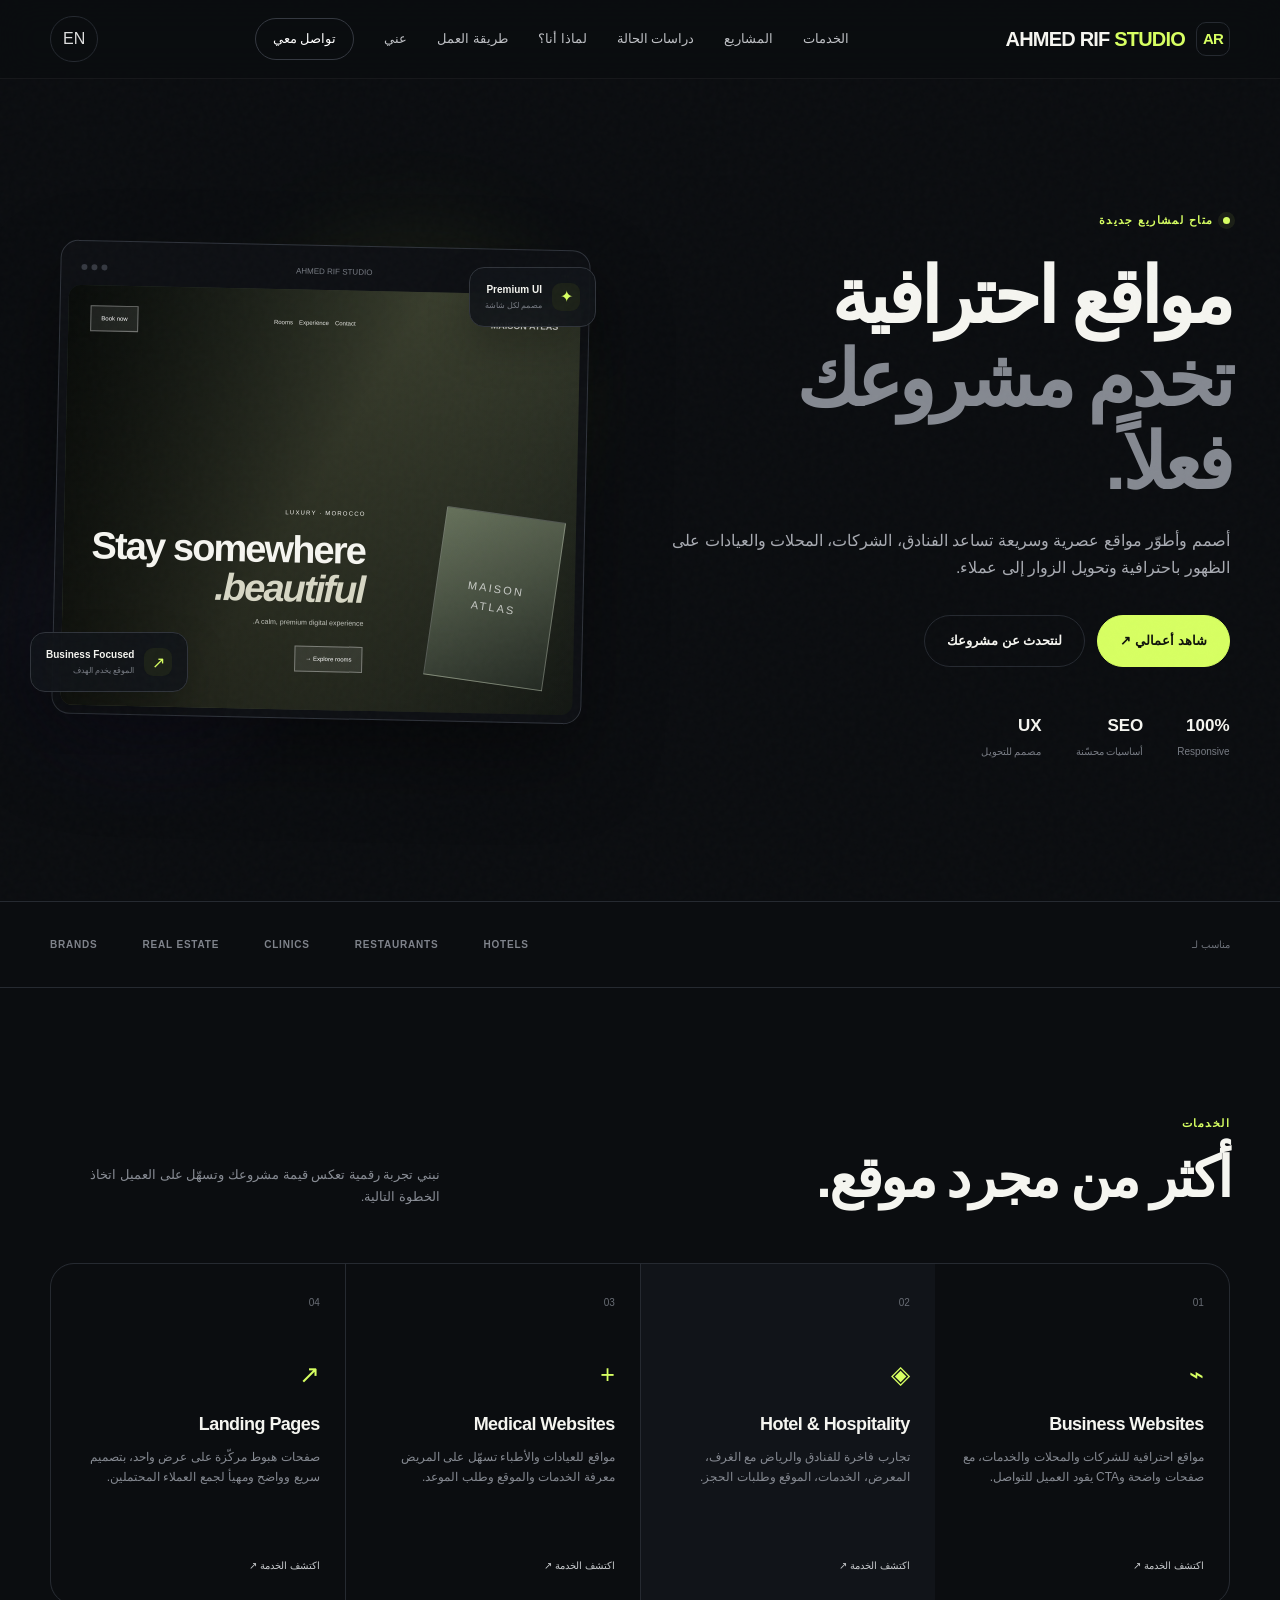
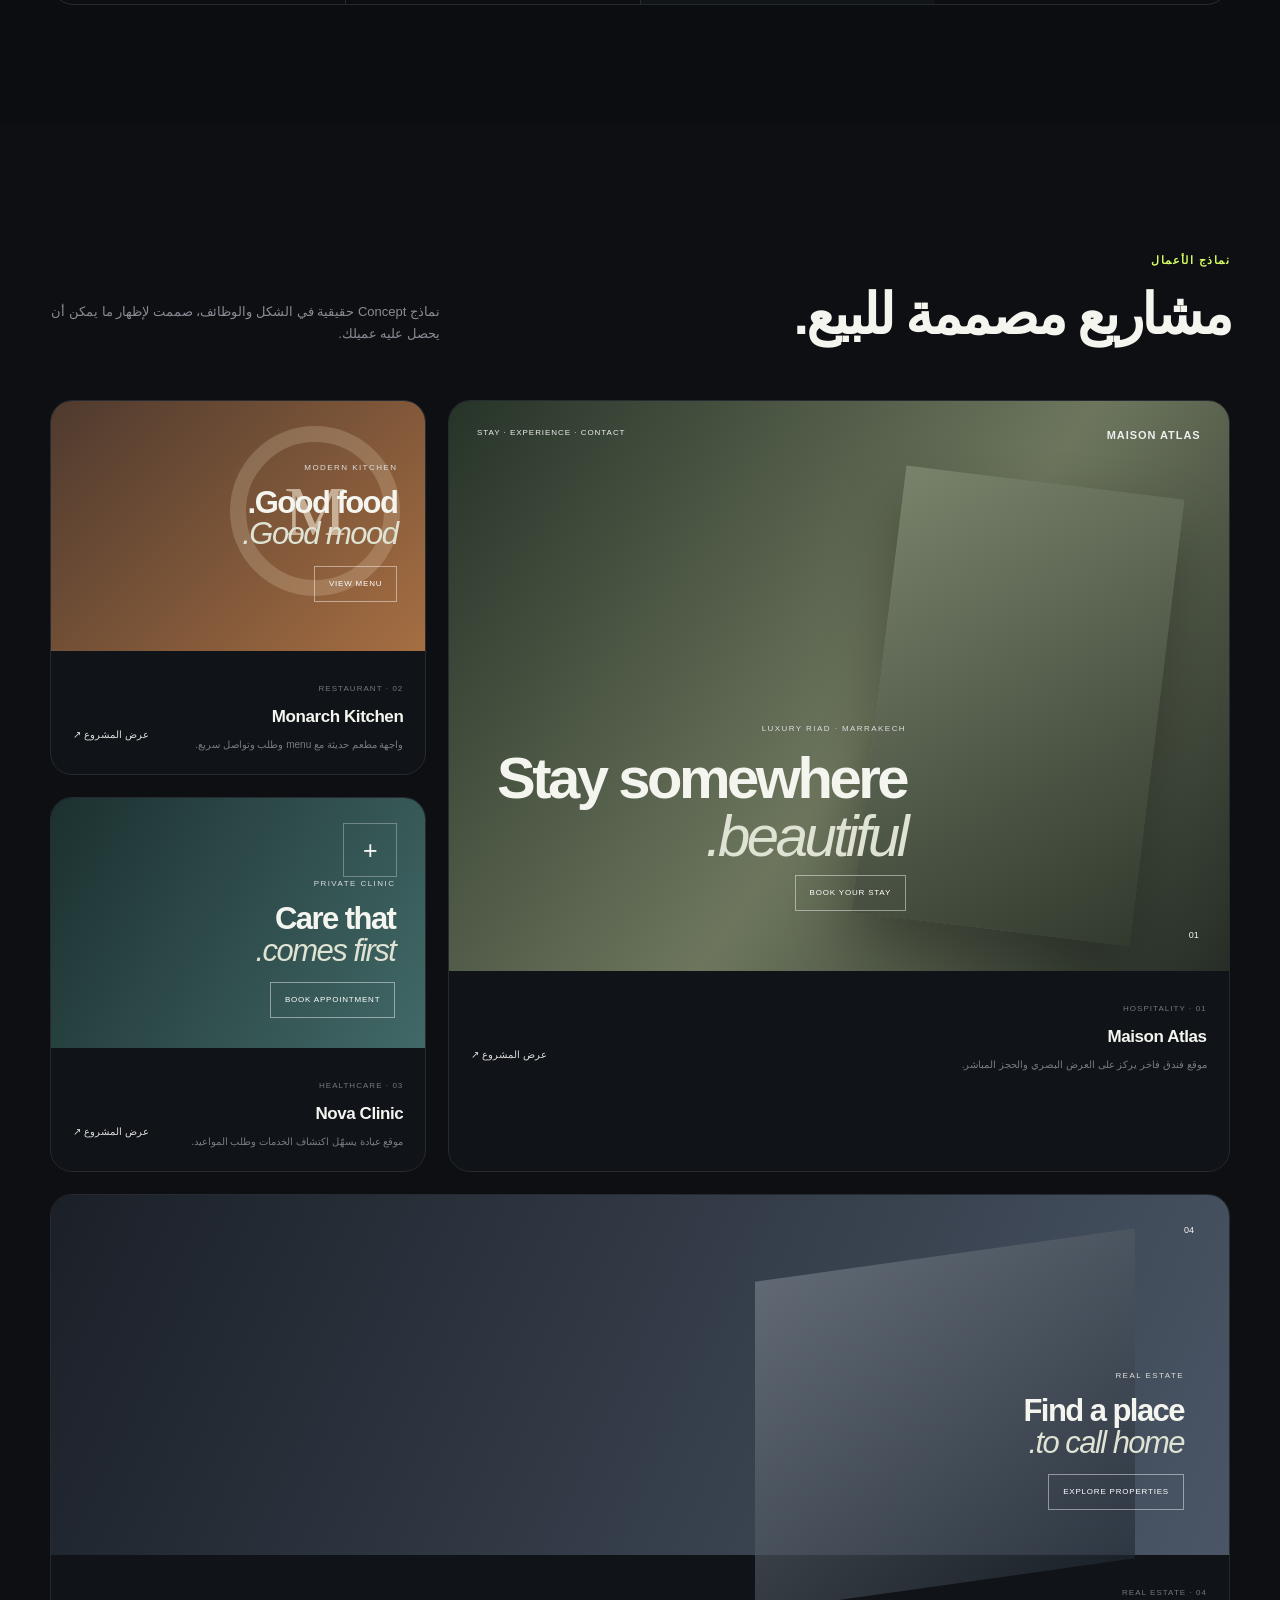
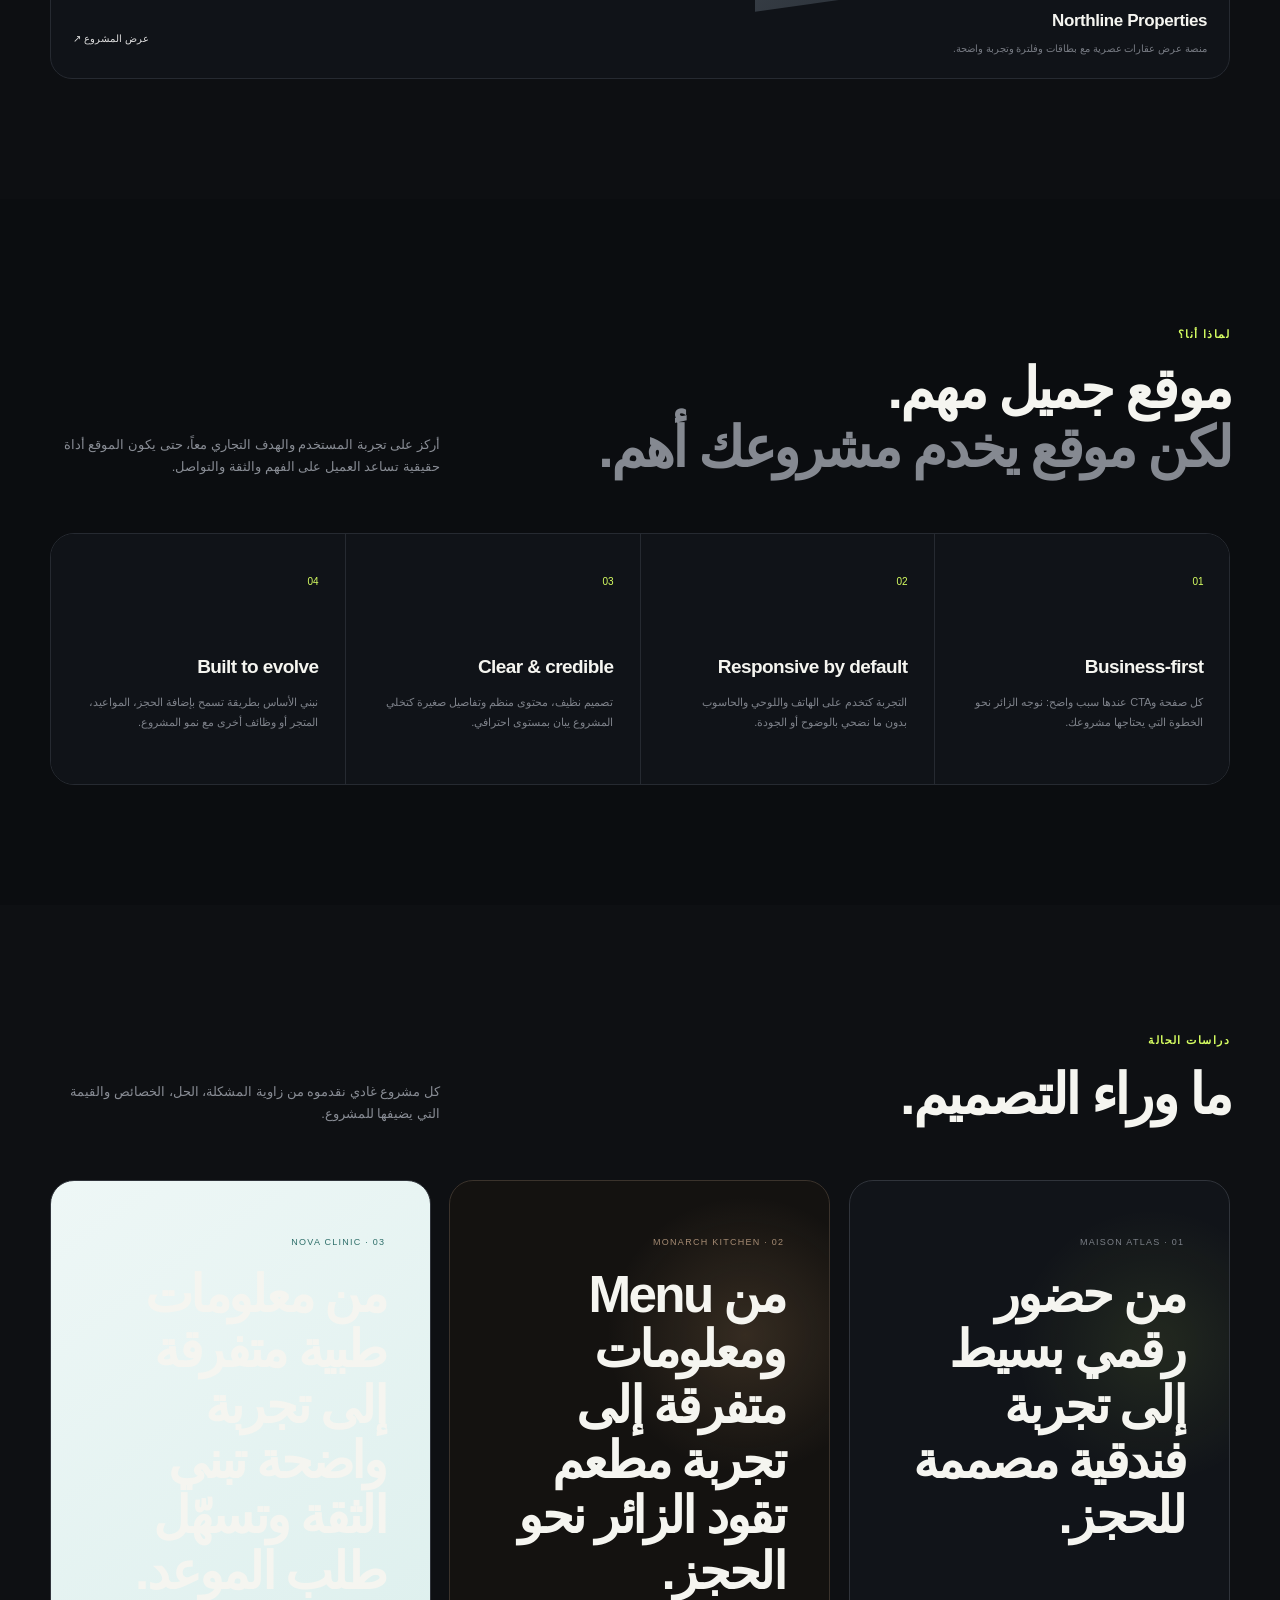
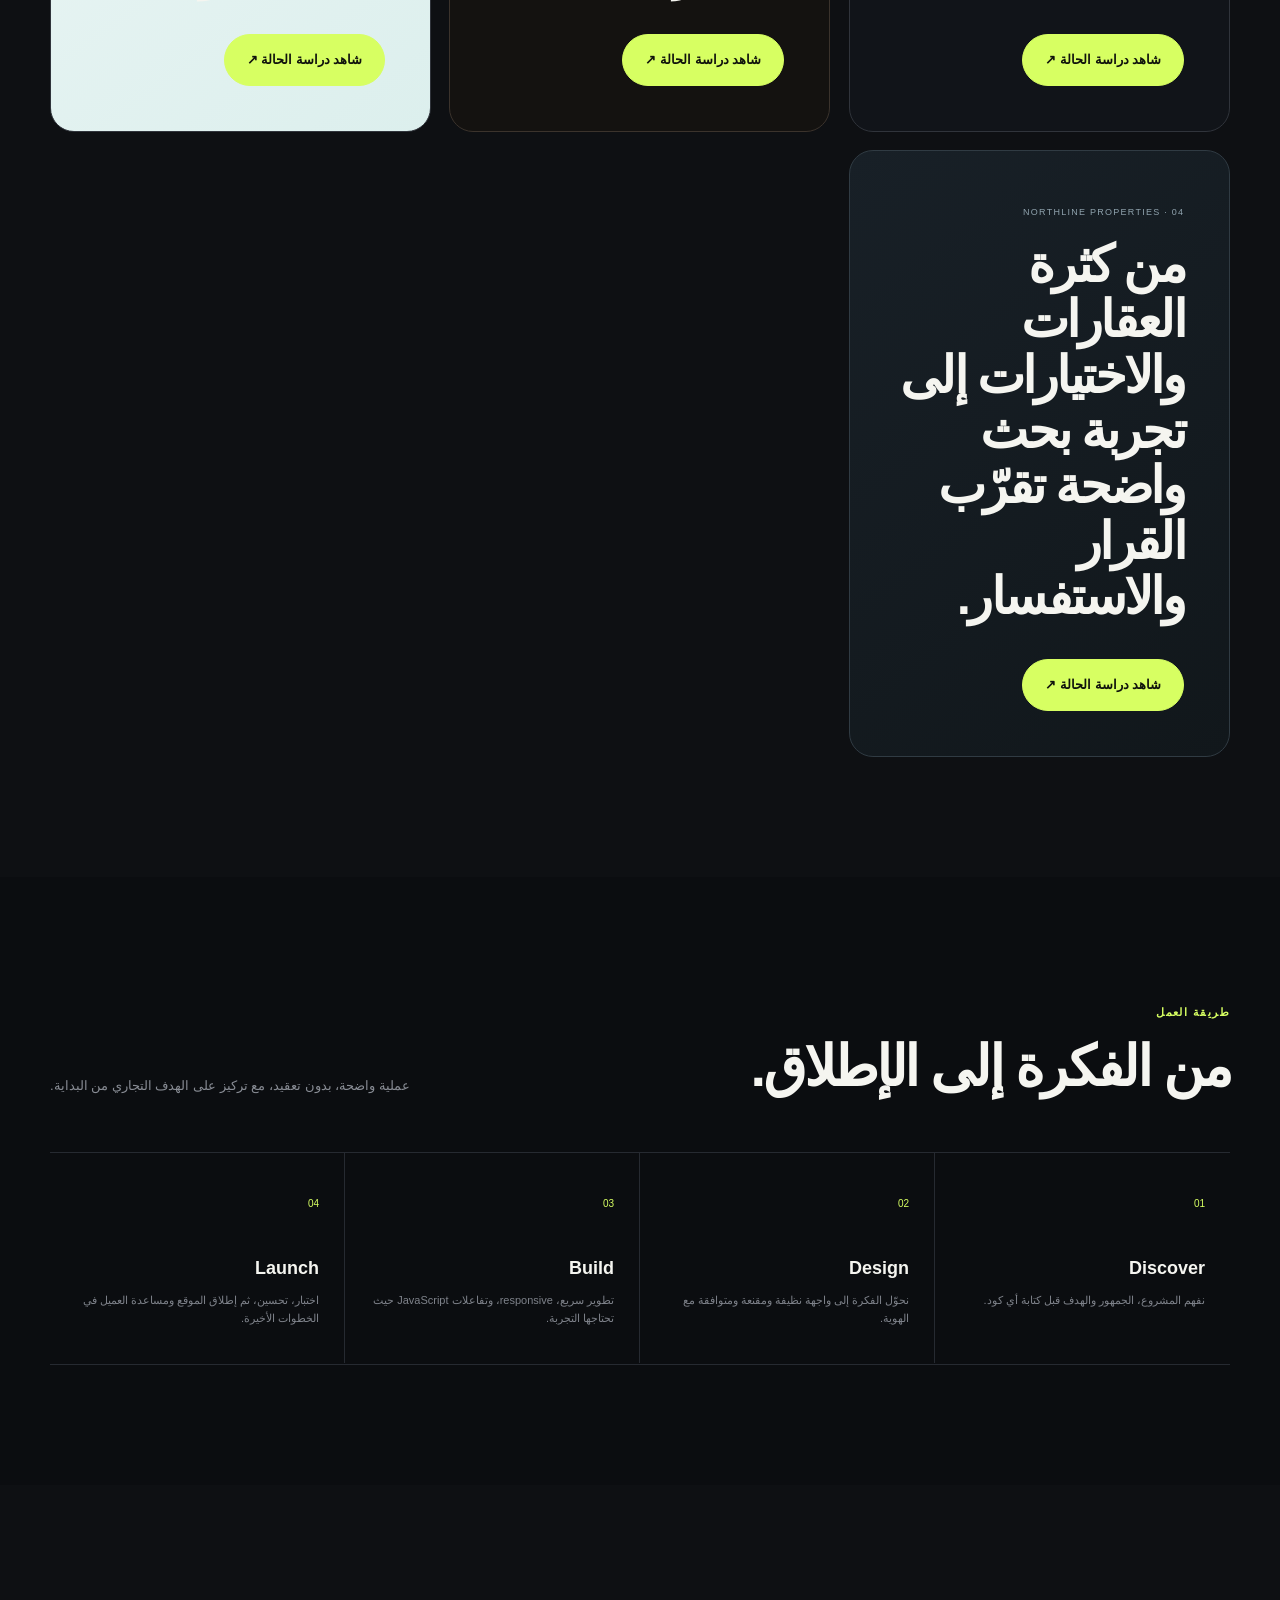
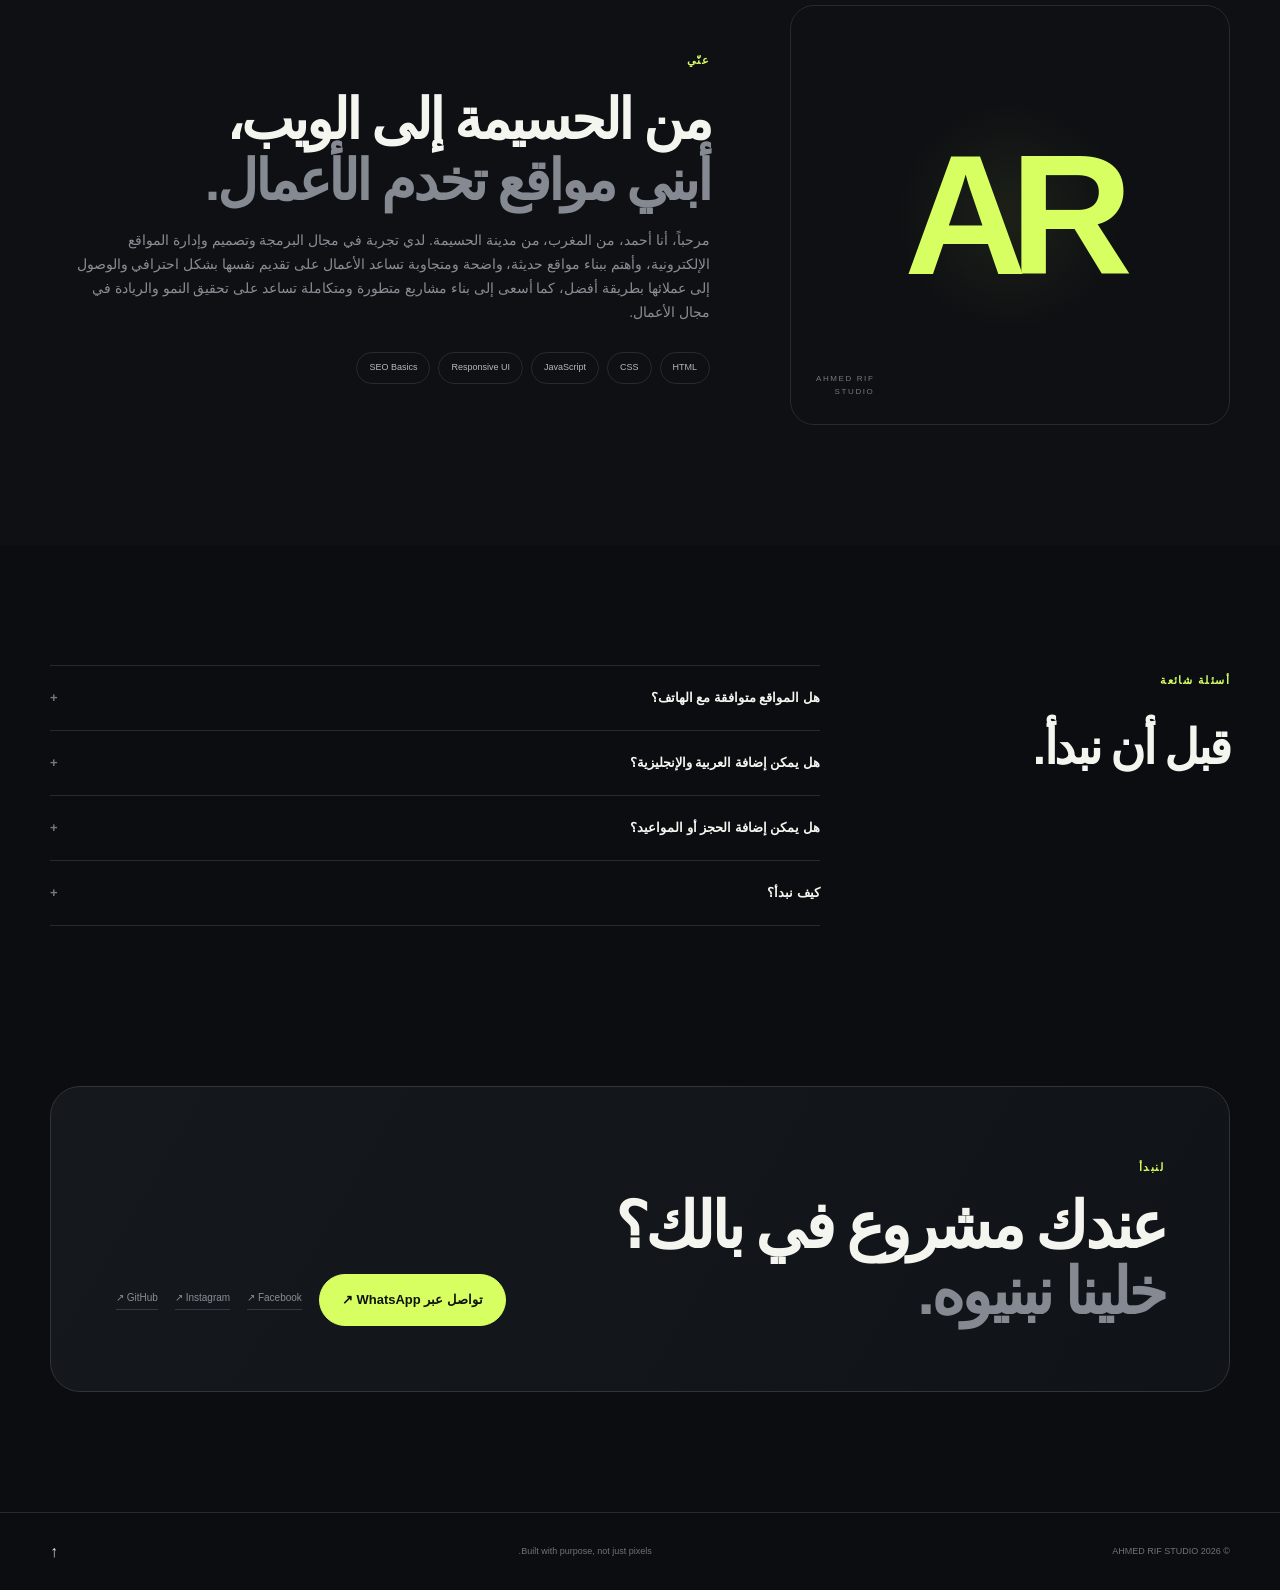
==== index.html @ d47cbc15 "Add files via upload" ====
<!doctype html>
<html lang="ar" dir="rtl">
<head>
  <meta charset="UTF-8">
  <meta name="viewport" content="width=device-width, initial-scale=1.0">
  <meta name="theme-color" content="#0b0d10">
  <meta name="color-scheme" content="dark">
  <meta name="robots" content="index,follow">
  <link rel="icon" href="favicon.svg" type="image/svg+xml">
  <link rel="manifest" href="site.webmanifest">
  <link rel="preconnect" href="https://fonts.googleapis.com">
  <link rel="preconnect" href="https://fonts.gstatic.com" crossorigin>
  <meta name="description" content="AHMED RIF STUDIO builds modern, high-converting websites for hotels, businesses, clinics and growing brands.">
  <meta property="og:site_name" content="AHMED RIF STUDIO">
  <meta property="og:locale" content="ar_MA">
  <meta property="og:locale:alternate" content="en_US">
  <meta property="og:title" content="AHMED RIF STUDIO — Websites That Work For Your Business">
<meta property="og:description" content="AHMED RIF STUDIO builds modern, high-converting websites for hotels, businesses, clinics and growing brands.">
<meta property="og:type" content="website">
<title>AHMED RIF STUDIO — Websites That Work For Your Business</title>
  <link rel="stylesheet" href="style.css">
</head>
<body>
  <a class="skip-link" href="#home">Skip to content</a>
  <div class="noise"></div>
  <header class="site-header">
    <nav class="nav container">
      <a class="brand" href="#home" aria-label="AHMED RIF STUDIO">
        <span class="brand-mark">AR</span>
        <span>AHMED RIF <span class="brand-dot">STUDIO</span></span>
      </a>
      <div class="nav-links" id="siteNav">
        <a href="#services" data-i18n="navServices">الخدمات</a>
        <a href="#work" data-i18n="navWork">المشاريع</a>
        <a href="#case-studies" data-i18n="navCase">دراسات الحالة</a>
        <a href="#why" data-i18n="navWhy">لماذا أنا؟</a>
        <a href="#process" data-i18n="navProcess">طريقة العمل</a>
        <a href="#about" data-i18n="navAbout">عني</a>
        <a href="#contact" class="nav-cta" data-i18n="navContact">تواصل معي</a>
      </div>
      <div class="nav-actions">
        <button id="langToggle" class="lang-btn" type="button" aria-label="Switch language">EN</button>
        <button id="menuToggle" class="menu-btn" type="button" aria-label="Open menu" aria-controls="siteNav" aria-expanded="false"><span></span><span></span></button>
      </div>
    </nav>
  </header>

  <main id="home">
    <section class="hero section">
      <div class="container hero-grid">
        <div class="hero-copy reveal">
          <div class="eyebrow"><span class="pulse"></span><span data-i18n="eyebrow">متاح لمشاريع جديدة</span></div>
          <h1 data-i18n="heroTitle">مواقع احترافية<br><em>تخدم مشروعك فعلاً.</em></h1>
          <p class="hero-text" data-i18n="heroText">أصمم وأطوّر مواقع عصرية وسريعة تساعد الفنادق، الشركات، المحلات والعيادات على الظهور باحترافية وتحويل الزوار إلى عملاء.</p>
          <div class="hero-actions">
            <a class="btn btn-primary" href="#work" data-i18n="heroPrimary">شاهد أعمالي <span>↗</span></a>
            <a class="btn btn-ghost" href="#contact" data-i18n="heroSecondary">لنتحدث عن مشروعك</a>
          </div>
          <div class="hero-proof">
            <div><strong>100%</strong><span data-i18n="proofOne">Responsive</span></div>
            <div><strong>SEO</strong><span data-i18n="proofTwo">أساسيات محسّنة</span></div>
            <div><strong>UX</strong><span data-i18n="proofThree">مصمم للتحويل</span></div>
          </div>
        </div>

        <div class="hero-visual reveal">
          <div class="orb orb-a"></div><div class="orb orb-b"></div>
          <div class="browser-card">
            <div class="browser-top"><div class="window-dots"><i></i><i></i><i></i></div><span>AHMED RIF STUDIO</span><b>•••</b></div>
            <div class="mock-hero">
              <div class="mock-nav"><b>MAISON ATLAS</b><span>Rooms　Experience　Contact</span><button>Book now</button></div>
              <div class="mock-content"><small>LUXURY · MOROCCO</small><h3>Stay somewhere<br><i>beautiful.</i></h3><p>A calm, premium digital experience.</p><button>Explore rooms →</button></div>
              <div class="mock-image"><span>MAISON<br>ATLAS</span></div>
            </div>
          </div>
          <div class="float-card card-top"><span class="mini-icon">✦</span><div><b data-i18n="floatOne">Premium UI</b><small data-i18n="floatOneSub">مصمم لكل شاشة</small></div></div>
          <div class="float-card card-bottom"><span class="mini-icon">↗</span><div><b data-i18n="floatTwo">Business Focused</b><small data-i18n="floatTwoSub">الموقع يخدم الهدف</small></div></div>
        </div>
      </div>
    </section>

    <section class="trust section-small">
      <div class="container trust-row">
        <span data-i18n="trustTitle">مناسب لـ</span>
        <div><b>HOTELS</b><b>RESTAURANTS</b><b>CLINICS</b><b>REAL ESTATE</b><b>BRANDS</b></div>
      </div>
    </section>

    <section id="services" class="section">
      <div class="container">
        <div class="section-head reveal"><div><span class="kicker" data-i18n="servicesKicker">الخدمات</span><h2 data-i18n="servicesTitle">أكثر من مجرد موقع.</h2></div><p data-i18n="servicesText">نبني تجربة رقمية تعكس قيمة مشروعك وتسهّل على العميل اتخاذ الخطوة التالية.</p></div>
        <div class="services-grid">
          <article class="service-card reveal"><span class="service-num">01</span><div class="service-icon">⌁</div><h3 data-i18n="s1Title">Business Websites</h3><p data-i18n="s1Text">مواقع احترافية للشركات والمحلات والخدمات، مع صفحات واضحة وCTA يقود العميل للتواصل.</p><a href="#contact" data-i18n="learnMore">اكتشف الخدمة ↗</a></article>
          <article class="service-card featured reveal"><span class="service-num">02</span><div class="service-icon">◈</div><h3 data-i18n="s2Title">Hotel & Hospitality</h3><p data-i18n="s2Text">تجارب فاخرة للفنادق والرياض مع الغرف، المعرض، الخدمات، الموقع وطلبات الحجز.</p><a href="#work" data-i18n="learnMore">شاهد النموذج ↗</a></article>
          <article class="service-card reveal"><span class="service-num">03</span><div class="service-icon">+</div><h3 data-i18n="s3Title">Medical Websites</h3><p data-i18n="s3Text">مواقع للعيادات والأطباء تسهّل على المريض معرفة الخدمات والموقع وطلب الموعد.</p><a href="#contact" data-i18n="learnMore">اكتشف الخدمة ↗</a></article>
          <article class="service-card reveal"><span class="service-num">04</span><div class="service-icon">↗</div><h3 data-i18n="s4Title">Landing Pages</h3><p data-i18n="s4Text">صفحات هبوط مركّزة على عرض واحد، بتصميم سريع وواضح ومهيأ لجمع العملاء المحتملين.</p><a href="#contact" data-i18n="learnMore">ابدأ مشروعاً ↗</a></article>
        </div>
      </div>
    </section>

    <section id="work" class="section work-section">
      <div class="container">
        <div class="section-head reveal"><div><span class="kicker" data-i18n="workKicker">نماذج الأعمال</span><h2 data-i18n="workTitle">مشاريع مصممة للبيع.</h2></div><p data-i18n="workText">نماذج Concept حقيقية في الشكل والوظائف، صممت لإظهار ما يمكن أن يحصل عليه عميلك.</p></div>
        <div class="projects">
          <article class="project project-large reveal">
            <div class="project-preview hotel-preview"><div class="pv-nav"><b>MAISON ATLAS</b><span>STAY · EXPERIENCE · CONTACT</span></div><div class="pv-center"><small>LUXURY RIAD · MARRAKECH</small><h3>Stay somewhere<br><i>beautiful.</i></h3><button>BOOK YOUR STAY</button></div><div class="pv-stamp">01</div></div>
            <div class="project-meta"><div><span>01 · HOSPITALITY</span><h3>Maison Atlas</h3><p data-i18n="p1Text">موقع فندق فاخر يركز على العرض البصري والحجز المباشر.</p></div><a class="text-link" href="projects/maison-atlas.html" data-i18n="viewProject">عرض المشروع ↗</a></div>
          </article>
          <div class="project-side">
            <article class="project reveal">
              <div class="project-preview restaurant-preview"><div class="dish-circle">M</div><div class="food-copy"><small>MODERN KITCHEN</small><h3>Good food.<br><i>Good mood.</i></h3><button>VIEW MENU</button></div></div>
              <div class="project-meta"><div><span>02 · RESTAURANT</span><h3>Monarch Kitchen</h3><p data-i18n="p2Text">واجهة مطعم حديثة مع menu وطلب وتواصل سريع.</p></div><a class="text-link" href="projects/monarch-kitchen.html" data-i18n="viewProject">عرض المشروع ↗</a></div>
            </article>
            <article class="project reveal">
              <div class="project-preview clinic-preview"><div class="cross">+</div><div><small>PRIVATE CLINIC</small><h3>Care that<br><i>comes first.</i></h3><button>BOOK APPOINTMENT</button></div></div>
              <div class="project-meta"><div><span>03 · HEALTHCARE</span><h3>Nova Clinic</h3><p data-i18n="p3Text">موقع عيادة يسهّل اكتشاف الخدمات وطلب المواعيد.</p></div><a class="text-link" href="projects/nova-clinic.html" data-i18n="viewProject">عرض المشروع ↗</a></div>
            </article>
          </div>
        </div>
        <div class="project-four reveal">
          <div class="realestate-preview"><div><small>REAL ESTATE</small><h3>Find a place<br><i>to call home.</i></h3><button>EXPLORE PROPERTIES</button></div><span>04</span></div>
          <div class="project-meta"><div><span>04 · REAL ESTATE</span><h3>Northline Properties</h3><p data-i18n="p4Text">منصة عرض عقارات عصرية مع بطاقات وفلترة وتجربة واضحة.</p></div><a class="text-link" href="projects/northline-properties.html" data-i18n="viewProject">عرض المشروع ↗</a></div>
        </div>
      </div>
    </section>

    <section id="why" class="section why-section">
      <div class="container">
        <div class="section-head reveal">
          <div><span class="kicker" data-i18n="whyKicker">لماذا أنا؟</span><h2 data-i18n="whyTitle">موقع جميل مهم.<br><em>لكن موقع يخدم مشروعك أهم.</em></h2></div>
          <p data-i18n="whyText">أركز على تجربة المستخدم والهدف التجاري معاً، حتى يكون الموقع أداة حقيقية تساعد العميل على الفهم والثقة والتواصل.</p>
        </div>
        <div class="why-grid">
          <article class="why-card reveal"><span>01</span><h3 data-i18n="why1Title">Business-first</h3><p data-i18n="why1Text">كل صفحة وCTA عندها سبب واضح: نوجه الزائر نحو الخطوة التي يحتاجها مشروعك.</p></article>
          <article class="why-card reveal"><span>02</span><h3 data-i18n="why2Title">Responsive by default</h3><p data-i18n="why2Text">التجربة كتخدم على الهاتف واللوحي والحاسوب بدون ما نضحي بالوضوح أو الجودة.</p></article>
          <article class="why-card reveal"><span>03</span><h3 data-i18n="why3Title">Clear & credible</h3><p data-i18n="why3Text">تصميم نظيف، محتوى منظم وتفاصيل صغيرة كتخلي المشروع يبان بمستوى احترافي.</p></article>
          <article class="why-card reveal"><span>04</span><h3 data-i18n="why4Title">Built to evolve</h3><p data-i18n="why4Text">نبني الأساس بطريقة تسمح بإضافة الحجز، المواعيد، المتجر أو وظائف أخرى مع نمو المشروع.</p></article>
        </div>
      </div>
    </section>

    <section id="case-studies" class="section case-section">
      <div class="container">
        <div class="section-head reveal"><div><span class="kicker" data-i18n="caseKicker">Case Studies</span><h2 data-i18n="caseTitle">ما وراء التصميم.</h2></div><p data-i18n="caseText">كل مشروع غادي نقدموه من زاوية المشكلة، الحل، الخصائص والقيمة التي يضيفها للمشروع.</p></div>
        <div class="case-grid-home">
          <article class="case-preview reveal">
            <div><span class="case-label" data-i18n="caseLabel">01 · MAISON ATLAS</span><h3 data-i18n="caseHeadline">من حضور رقمي بسيط إلى تجربة فندقية مصممة للحجز.</h3></div>
            <a class="btn btn-primary" href="projects/maison-atlas.html" data-i18n="caseButton">شاهد دراسة الحالة ↗</a>
          </article>
          <article class="case-preview case-preview-restaurant reveal">
            <div><span class="case-label" data-i18n="case2Label">02 · MONARCH KITCHEN</span><h3 data-i18n="case2Headline">من Menu ومعلومات متفرقة إلى تجربة مطعم تقود الزائر نحو الحجز.</h3></div>
            <a class="btn btn-primary" href="projects/monarch-kitchen.html" data-i18n="case2Button">شاهد دراسة الحالة ↗</a>
          </article>
          <article class="case-preview case-preview-clinic reveal">
            <div><span class="case-label" data-i18n="case3Label">03 · NOVA CLINIC</span><h3 data-i18n="case3Headline">من معلومات طبية متفرقة إلى تجربة واضحة تبني الثقة وتسهّل طلب الموعد.</h3></div>
            <a class="btn btn-primary" href="projects/nova-clinic.html" data-i18n="case3Button">شاهد دراسة الحالة ↗</a>
          </article>
          <article class="case-preview case-preview-realestate reveal">
            <div><span class="case-label" data-i18n="case4Label">04 · NORTHLINE PROPERTIES</span><h3 data-i18n="case4Headline">من كثرة العقارات والاختيارات إلى تجربة بحث واضحة تقرّب القرار والاستفسار.</h3></div>
            <a class="btn btn-primary" href="projects/northline-properties.html" data-i18n="case4Button">شاهد دراسة الحالة ↗</a>
          </article>
        </div>
      </div>
    </section>

    <section id="process" class="section process-section">
      <div class="container">
        <div class="section-head reveal"><div><span class="kicker" data-i18n="processKicker">طريقة العمل</span><h2 data-i18n="processTitle">من الفكرة إلى الإطلاق.</h2></div><p data-i18n="processText">عملية واضحة، بدون تعقيد، مع تركيز على الهدف التجاري من البداية.</p></div>
        <div class="process-grid">
          <div class="process-step reveal"><span>01</span><h3 data-i18n="step1Title">Discover</h3><p data-i18n="step1Text">نفهم المشروع، الجمهور والهدف قبل كتابة أي كود.</p></div>
          <div class="process-step reveal"><span>02</span><h3 data-i18n="step2Title">Design</h3><p data-i18n="step2Text">نحوّل الفكرة إلى واجهة نظيفة ومقنعة ومتوافقة مع الهوية.</p></div>
          <div class="process-step reveal"><span>03</span><h3 data-i18n="step3Title">Build</h3><p data-i18n="step3Text">تطوير سريع، responsive، وتفاعلات JavaScript حيث تحتاجها التجربة.</p></div>
          <div class="process-step reveal"><span>04</span><h3 data-i18n="step4Title">Launch</h3><p data-i18n="step4Text">اختبار، تحسين، ثم إطلاق الموقع ومساعدة العميل في الخطوات الأخيرة.</p></div>
        </div>
      </div>
    </section>

    <section id="about" class="section about-section">
      <div class="container about-grid">
        <div class="about-mark reveal"><span>AR</span><small>AHMED RIF<br>STUDIO</small></div>
        <div class="about-copy reveal"><span class="kicker" data-i18n="aboutKicker">عنّي</span><h2 data-i18n="aboutTitle">من الحسيمة إلى الويب،<br><em>أبني مواقع تخدم الأعمال.</em></h2><p data-i18n="aboutText">أنا أحمد ريف، من المغرب، من مدينة الحسيمة. لدي تجربة في مجال البرمجة وتصميم وإدارة المواقع الإلكترونية، وأهتم ببناء مواقع حديثة، واضحة ومتجاوبة تساعد الأعمال على تقديم نفسها بشكل احترافي والوصول إلى عملائها بطريقة أفضل.</p><div class="skills"><span>HTML</span><span>CSS</span><span>JavaScript</span><span>Responsive UI</span><span>SEO Basics</span></div></div>
      </div>
    </section>

    <section class="section faq-section">
      <div class="container faq-grid">
        <div class="reveal"><span class="kicker" data-i18n="faqKicker">أسئلة شائعة</span><h2 data-i18n="faqTitle">قبل أن نبدأ.</h2></div>
        <div class="faq-list">
          <details class="reveal"><summary data-i18n="q1">هل المواقع متوافقة مع الهاتف؟</summary><p data-i18n="a1">نعم. التصميم يبدأ من تجربة الهاتف ويتوسع للشاشات الأكبر.</p></details>
          <details class="reveal"><summary data-i18n="q2">هل يمكن إضافة العربية والإنجليزية؟</summary><p data-i18n="a2">نعم، ويمكن بناء RTL وLTR من البداية حتى تكون التجربة طبيعية في اللغتين.</p></details>
          <details class="reveal"><summary data-i18n="q3">هل يمكن إضافة الحجز أو المواعيد؟</summary><p data-i18n="a3">نعم، حسب المشروع يمكن إضافة نماذج حجز، طلب موعد، WhatsApp أو خدمات خارجية مناسبة.</p></details>
          <details class="reveal"><summary data-i18n="q4">كيف نبدأ؟</summary><p data-i18n="a4">أرسل لي فكرة بسيطة عن مشروعك والهدف من الموقع، وسنحدد أفضل بنية وميزات للمشروع.</p></details>
        </div>
      </div>
    </section>

    <section id="contact" class="section contact-section">
      <div class="container contact-box reveal">
        <div><span class="kicker" data-i18n="contactKicker">لنبدأ</span><h2 data-i18n="contactTitle">عندك مشروع في بالك؟<br><em>خلينا نبنيوه.</em></h2></div>
        <div class="contact-actions">
          <a class="btn btn-primary" href="https://wa.me/212647828505" target="_blank" rel="noopener" data-i18n="contactWhatsApp">WhatsApp ↗</a>
          <a class="social-link" href="https://www.facebook.com/ahmed.rif.dev" target="_blank" rel="noopener" data-i18n="contactFacebook">Facebook ↗</a>
          <a class="social-link" href="https://www.instagram.com/code.rif.dev?stkn=ejd4NmFlcmpkZzhw" target="_blank" rel="noopener" data-i18n="contactInstagram">Instagram ↗</a>
          <a class="social-link" href="https://github.com/ahmed2026233" target="_blank" rel="noopener" data-i18n="contactGithub">GitHub ↗</a>
        </div>
      </div>
    </section>
  </main>

  <footer class="footer"><div class="container footer-row"><span>© <span id="year"></span> AHMED RIF STUDIO</span><span data-i18n="footerText">Built with purpose, not just pixels.</span><a href="#home">↑</a></div></footer>
  <script src="script.js"></script>
</body>
</html>
---- style.css ----
:root{--bg:#0b0d10;--panel:#111419;--panel2:#161a20;--text:#f5f5f0;--muted:#9b9ea6;--line:#262a31;--accent:#d7ff62;--accent2:#9cc33e;--max:1180px;--radius:24px}
*{box-sizing:border-box;margin:0;padding:0}.skip-link{position:fixed;top:12px;inset-inline-start:12px;z-index:100;padding:10px 14px;border-radius:10px;background:var(--accent);color:#10130c;font-size:12px;font-weight:800;transform:translateY(-160%);transition:transform .2s ease}.skip-link:focus{transform:none}.site-header{contain:layout style}.section[id]{scroll-margin-top:96px}.contact-actions{justify-content:flex-end}
html{scroll-behavior:smooth}body{background:var(--bg);color:var(--text);font-family:"Manrope","Noto Kufi Arabic",sans-serif;line-height:1.7;overflow-x:hidden}body[dir=rtl]{font-family:"Noto Kufi Arabic","Manrope",sans-serif}.noise{position:fixed;inset:0;pointer-events:none;opacity:.025;background-image:url("data:image/svg+xml,%3Csvg viewBox='0 0 180 180' xmlns='http://www.w3.org/2000/svg'%3E%3Cfilter id='n'%3E%3CfeTurbulence type='fractalNoise' baseFrequency='.9' numOctaves='3' stitchTiles='stitch'/%3E%3C/filter%3E%3Crect width='100%25' height='100%25' filter='url(%23n)' opacity='.8'/%3E%3C/svg%3E");z-index:10}.container{width:min(calc(100% - 40px),var(--max));margin:auto}.section{padding:120px 0}.section-small{padding:34px 0;border-block:1px solid var(--line)}a{color:inherit;text-decoration:none}button{font:inherit}.site-header{position:sticky;top:0;z-index:20;background:rgba(11,13,16,.78);backdrop-filter:blur(18px);border-bottom:1px solid rgba(255,255,255,.05)}.nav{height:78px;display:flex;align-items:center;justify-content:space-between;gap:30px}.brand{display:flex;align-items:center;gap:11px;font-weight:800;letter-spacing:-.04em;font-size:20px}.brand-mark{width:34px;height:34px;border:1px solid var(--line);display:grid;place-items:center;border-radius:10px;color:var(--accent);font-size:15px}.brand-dot{color:var(--accent)}.nav-links{display:flex;align-items:center;gap:30px;color:#bfc1c5;font-size:13px}.nav-links a:hover{color:#fff}.nav-cta{border:1px solid #353941;border-radius:100px;padding:9px 17px!important;color:#fff!important}.nav-actions{display:flex;gap:9px;align-items:center}.lang-btn,.menu-btn{background:transparent;border:1px solid var(--line);color:#ddd;border-radius:100px;padding:8px 12px;cursor:pointer}.menu-btn{display:none;width:40px;height:40px;padding:10px}.menu-btn span{display:block;height:1px;background:#ddd;margin:5px}.hero{padding-top:105px;min-height:calc(100vh - 78px);display:grid;align-items:center}.hero-grid{display:grid;grid-template-columns:1.02fr .98fr;gap:75px;align-items:center}.hero-copy{max-width:650px}.eyebrow,.kicker{display:inline-flex;align-items:center;gap:9px;color:var(--accent);font-size:11px;letter-spacing:.13em;text-transform:uppercase;font-weight:700}.pulse{width:7px;height:7px;border-radius:50%;background:var(--accent);box-shadow:0 0 0 5px rgba(215,255,98,.08)}h1{font-size:clamp(46px,6vw,78px);line-height:1.08;letter-spacing:-.055em;margin:23px 0}h1 em,h2 em{font-style:normal;color:#858991}.hero-text{color:#a8abb2;max-width:570px;font-size:16px}.hero-actions{display:flex;gap:12px;margin-top:34px;flex-wrap:wrap}.btn{display:inline-flex;align-items:center;justify-content:center;gap:12px;padding:14px 22px;border-radius:100px;font-size:13px;font-weight:700;border:1px solid var(--line);transition:.25s}.btn-primary{background:var(--accent);color:#10130c;border-color:var(--accent)}.btn-primary:hover{transform:translateY(-2px);background:#e2ff8a}.btn-ghost:hover{border-color:#555;color:#fff}.hero-proof{display:flex;gap:34px;margin-top:45px}.hero-proof div{display:flex;flex-direction:column;gap:2px}.hero-proof strong{font-size:17px}.hero-proof span{color:#777b83;font-size:10px}.hero-visual{position:relative;min-height:550px;display:grid;place-items:center}.browser-card{position:relative;width:min(100%,530px);border:1px solid #30343c;border-radius:18px;background:#0e1014;padding:8px;box-shadow:0 35px 80px rgba(0,0,0,.4);transform:rotate(1.2deg)}.browser-top{height:36px;display:flex;align-items:center;justify-content:space-between;padding:0 12px;color:#777b83;font-size:8px;direction:ltr}.window-dots{display:flex;gap:4px}.window-dots i{width:6px;height:6px;border-radius:50%;background:#353941}.mock-hero{height:420px;border-radius:12px;overflow:hidden;position:relative;background:linear-gradient(120deg,#202a22,#4b513b 48%,#131713);isolation:isolate}.mock-hero:after{content:"";position:absolute;inset:0;background:linear-gradient(90deg,rgba(0,0,0,.72),rgba(0,0,0,.05));z-index:-1}.mock-nav{display:flex;justify-content:space-between;align-items:center;padding:20px 22px;font-size:6px;color:#e7e7e3}.mock-nav b{font-size:9px}.mock-nav button,.mock-content button{border:1px solid rgba(255,255,255,.35);background:rgba(255,255,255,.08);color:#fff;padding:7px 10px;font-size:6px}.mock-content{position:absolute;left:28px;bottom:38px}.mock-content small{font-size:6px;letter-spacing:.2em}.mock-content h3{font-size:38px;line-height:1.02;letter-spacing:-.05em;margin:8px 0}.mock-content h3 i{color:#d7d7c5}.mock-content p{font-size:7px;color:#c2c4bc;margin-bottom:13px}.mock-image{position:absolute;right:20px;bottom:30px;width:120px;height:170px;border:1px solid rgba(255,255,255,.2);display:grid;place-items:center;transform:rotate(7deg);background:linear-gradient(150deg,#66715b,#242a23);color:rgba(255,255,255,.7);font-size:11px;text-align:center;letter-spacing:.2em}.float-card{position:absolute;background:rgba(17,20,25,.9);border:1px solid #30343b;border-radius:15px;padding:13px 15px;display:flex;gap:10px;align-items:center;backdrop-filter:blur(10px);box-shadow:0 20px 40px rgba(0,0,0,.25)}.float-card b{display:block;font-size:10px}.float-card small{display:block;color:#777b83;font-size:8px;margin-top:1px}.mini-icon{width:28px;height:28px;border-radius:9px;background:#1c2118;color:var(--accent);display:grid;place-items:center}.card-top{top:60px;right:-5px}.card-bottom{bottom:65px;left:-20px}.orb{position:absolute;border-radius:50%;filter:blur(70px);opacity:.13}.orb-a{width:250px;height:250px;background:var(--accent);right:10%;top:10%}.orb-b{width:190px;height:190px;background:#8c78ff;left:0;bottom:5%}.trust-row{display:flex;align-items:center;justify-content:space-between;color:#6d7179;font-size:10px}.trust-row div{display:flex;gap:45px;color:#7f838b;letter-spacing:.08em;font-size:10px}.section-head{display:flex;justify-content:space-between;gap:40px;align-items:end;margin-bottom:55px}.section-head h2{font-size:clamp(34px,4.5vw,56px);line-height:1.05;letter-spacing:-.05em;margin-top:14px}.section-head>p{max-width:390px;color:#888c94;font-size:13px}.services-grid{display:grid;grid-template-columns:repeat(4,1fr);gap:1px;background:var(--line);border:1px solid var(--line);border-radius:var(--radius);overflow:hidden}.service-card{background:var(--bg);padding:30px 25px;min-height:340px;display:flex;flex-direction:column;position:relative}.service-card.featured{background:var(--panel)}.service-num{font-size:10px;color:#686c74}.service-icon{font-size:25px;color:var(--accent);margin-top:42px}.service-card h3{font-size:18px;margin:13px 0 8px;letter-spacing:-.03em}.service-card p{color:#858991;font-size:12px}.service-card a{margin-top:auto;color:#c7c9cc;font-size:10px}.work-section{background:#0d0f12}.projects{display:grid;grid-template-columns:1.35fr .65fr;gap:22px}.project,.project-four{border:1px solid var(--line);background:#101318;border-radius:22px;overflow:hidden}.project-preview{position:relative;overflow:hidden}.project-large .project-preview{height:570px}.project-side{display:grid;gap:22px}.project-side .project-preview{height:250px}.hotel-preview{background:linear-gradient(125deg,#263328,#6d765d 55%,#252d26)}.hotel-preview:before{content:"";position:absolute;width:280px;height:450px;right:9%;top:80px;transform:rotate(7deg);background:linear-gradient(145deg,#78836b,#323a2e);box-shadow:0 30px 60px rgba(0,0,0,.3)}.pv-nav{position:absolute;top:25px;left:28px;right:28px;display:flex;justify-content:space-between;font-size:8px;letter-spacing:.12em;color:#eee;z-index:2}.pv-nav b{font-size:11px}.pv-center{position:absolute;left:48px;bottom:60px;z-index:2}.pv-center small,.food-copy small,.clinic-preview small,.realestate-preview small{font-size:8px;letter-spacing:.18em;color:#ddd}.pv-center h3{font-size:58px;line-height:1;letter-spacing:-.06em;margin:10px 0}.pv-center h3 i,.food-copy h3 i,.clinic-preview h3 i,.realestate-preview h3 i{font-weight:400;color:#dfe3d4}.pv-center button,.food-copy button,.clinic-preview button,.realestate-preview button{background:transparent;border:1px solid rgba(255,255,255,.45);color:#fff;padding:10px 14px;font-size:8px;letter-spacing:.1em}.pv-stamp{position:absolute;right:30px;bottom:28px;font-size:9px}.restaurant-preview{background:linear-gradient(135deg,#4e3a2e,#a66e42);display:flex;align-items:center;padding:28px}.dish-circle{position:absolute;right:25px;top:25px;width:170px;height:170px;border-radius:50%;border:16px solid rgba(245,230,200,.2);display:grid;place-items:center;font-size:70px;color:rgba(255,245,225,.55);font-family:Georgia}.food-copy{position:relative;z-index:2}.food-copy h3,.clinic-preview h3,.realestate-preview h3{font-size:31px;line-height:1.02;margin:9px 0 16px;letter-spacing:-.05em}.clinic-preview{background:linear-gradient(120deg,#1c3030,#416967);padding:30px;display:flex;align-items:end}.cross{position:absolute;right:28px;top:25px;width:54px;height:54px;border:1px solid rgba(255,255,255,.3);display:grid;place-items:center;font-size:25px}.project-meta{padding:21px 22px;display:flex;justify-content:space-between;gap:25px;align-items:end}.project-meta span{font-size:8px;letter-spacing:.13em;color:#737780}.project-meta h3{font-size:17px;margin:4px 0}.project-meta p{font-size:10px;color:#777b83}.text-link{font-size:10px;color:#ddd;white-space:nowrap}.project-four{margin-top:22px}.realestate-preview{height:360px;background:linear-gradient(115deg,#1b2028,#4a5666);padding:45px;display:flex;align-items:end;position:relative}.realestate-preview:after{content:"";position:absolute;right:8%;bottom:-30px;width:380px;height:330px;background:linear-gradient(145deg,#77808a,#202831);transform:skewY(-8deg);opacity:.65}.realestate-preview>div{position:relative;z-index:2}.realestate-preview>span{position:absolute;right:35px;top:28px;font-size:9px;z-index:2}.process-grid{display:grid;grid-template-columns:repeat(4,1fr);border-top:1px solid var(--line);border-bottom:1px solid var(--line)}.process-step{padding:35px 25px;border-inline-start:1px solid var(--line)}.process-step:first-child{border-inline-start:0}.process-step span{color:var(--accent);font-size:10px}.process-step h3{font-size:18px;margin:38px 0 7px}.process-step p{font-size:11px;color:#7e828a}.about-section{background:#0e1013}.about-grid{display:grid;grid-template-columns:.8fr 1.2fr;gap:80px;align-items:center}.about-mark{height:420px;border:1px solid var(--line);border-radius:var(--radius);display:grid;place-items:center;position:relative;background:radial-gradient(circle at center,rgba(215,255,98,.07),transparent 40%)}.about-mark span{font-size:170px;line-height:1;color:var(--accent);font-weight:800;letter-spacing:-.1em}.about-mark small{position:absolute;bottom:25px;left:25px;font-size:8px;letter-spacing:.2em;color:#777}.about-copy h2{font-size:clamp(35px,4.5vw,56px);line-height:1.08;letter-spacing:-.055em;margin:18px 0}.about-copy>p{color:#898d95;font-size:14px;max-width:650px}.skills{display:flex;flex-wrap:wrap;gap:8px;margin-top:28px}.skills span{border:1px solid var(--line);border-radius:100px;padding:7px 12px;font-size:9px;color:#b7b9bd}.faq-grid{display:grid;grid-template-columns:.6fr 1.4fr;gap:80px}.faq-grid h2{font-size:48px;letter-spacing:-.05em;margin-top:15px}.faq-list{border-top:1px solid var(--line)}details{border-bottom:1px solid var(--line);padding:21px 0}summary{cursor:pointer;list-style:none;font-size:13px;font-weight:600}summary::-webkit-details-marker{display:none}summary:after{content:"+";float:left;color:#777}details[open] summary:after{content:"−"}details p{color:#777b83;font-size:11px;margin-top:12px;max-width:700px}.contact-section{padding-top:40px}.contact-box{border:1px solid #30343b;border-radius:30px;background:linear-gradient(120deg,#15191e,#101318);padding:65px;display:flex;align-items:end;justify-content:space-between;gap:50px}.contact-box h2{font-size:clamp(38px,5vw,65px);line-height:1.03;letter-spacing:-.06em;margin-top:15px}.contact-actions{display:flex;align-items:center;gap:17px;flex-wrap:wrap}.social-link{font-size:10px;color:#898d95;border-bottom:1px solid #343840;padding-bottom:3px}.footer{padding:25px 0;border-top:1px solid var(--line);color:#6f737b;font-size:9px}.footer-row{display:flex;justify-content:space-between;align-items:center}.footer-row a{color:#ddd;font-size:16px}.reveal{opacity:0;transform:translateY(18px);transition:opacity .7s ease,transform .7s ease}.reveal.visible{opacity:1;transform:none}[dir=rtl] .text-link{direction:rtl}[dir=rtl] .hero-copy,[dir=rtl] .section-head,[dir=rtl] .about-copy{text-align:right}[dir=ltr] .hero-copy,[dir=ltr] .section-head,[dir=ltr] .about-copy{text-align:left}
@media(max-width:950px){.nav-links{display:none}.menu-btn{display:block}.nav-links.open{position:absolute;top:78px;left:20px;right:20px;display:flex;flex-direction:column;align-items:stretch;background:#101318;border:1px solid var(--line);padding:18px;border-radius:18px}.nav-links.open a{padding:8px}.hero-grid,.about-grid,.faq-grid{grid-template-columns:1fr}.hero{padding-top:70px}.hero-visual{min-height:470px}.services-grid{grid-template-columns:repeat(2,1fr)}.projects{grid-template-columns:1fr}.project-side{grid-template-columns:1fr 1fr}.about-mark{height:300px}.contact-box{padding:45px;display:block}.contact-actions{margin-top:30px}.process-grid{grid-template-columns:repeat(2,1fr)}.process-step:nth-child(3){border-inline-start:0;border-top:1px solid var(--line)}.process-step:nth-child(4){border-top:1px solid var(--line)}}
@media(max-width:620px){.container{width:min(calc(100% - 28px),var(--max))}.section{padding:80px 0}.hero{padding-top:50px}.hero-grid{gap:40px}.hero-proof{gap:20px}.hero-visual{min-height:380px}.browser-card{width:100%}.mock-hero{height:300px}.mock-content h3{font-size:28px}.mock-image{width:80px;height:110px}.card-top{right:-3px;top:20px}.card-bottom{left:-3px;bottom:20px}.trust-row{display:block}.trust-row div{gap:18px;flex-wrap:wrap;margin-top:14px}.section-head{display:block;margin-bottom:35px}.section-head>p{margin-top:18px}.services-grid{grid-template-columns:1fr}.service-card{min-height:260px}.project-side{grid-template-columns:1fr}.project-large .project-preview{height:430px}.pv-center{left:25px;bottom:35px}.pv-center h3{font-size:40px}.project-meta{display:block}.text-link{display:inline-block;margin-top:14px}.realestate-preview{height:300px;padding:28px}.realestate-preview:after{width:250px;height:220px}.process-grid{grid-template-columns:1fr}.process-step{border-inline-start:0!important;border-top:1px solid var(--line)}.process-step:first-child{border-top:0}.about-grid{gap:35px}.about-mark span{font-size:120px}.faq-grid{gap:35px}.contact-box{padding:32px 25px}.footer-row{gap:20px}.footer-row span:nth-child(2){display:none}}

.why-section{background:#0b0d10}.why-grid{display:grid;grid-template-columns:repeat(4,1fr);border:1px solid var(--line);border-radius:var(--radius);overflow:hidden}.why-card{padding:32px 26px;min-height:250px;background:#101318;border-inline-start:1px solid var(--line);position:relative}.why-card:first-child{border-inline-start:0}.why-card span{font-size:10px;color:var(--accent)}.why-card h3{font-size:19px;margin:58px 0 10px;letter-spacing:-.03em}.why-card p{font-size:11px;line-height:1.8;color:#7e828a;max-width:230px}.case-section{background:#0e1013}.case-preview{border:1px solid #30343b;border-radius:24px;padding:45px;display:flex;align-items:end;justify-content:space-between;gap:35px;background:radial-gradient(circle at 80% 30%,rgba(215,255,98,.09),transparent 28%),#111419}.case-label{font-size:9px;letter-spacing:.14em;color:#7c8088}.case-preview h3{font-size:clamp(30px,4vw,52px);line-height:1.08;letter-spacing:-.05em;max-width:760px;margin-top:14px}.case-preview .btn{white-space:nowrap}
@media(max-width:950px){.why-grid{grid-template-columns:repeat(2,1fr)}.why-card:nth-child(3){border-inline-start:0;border-top:1px solid var(--line)}.why-card:nth-child(4){border-top:1px solid var(--line)}.case-preview{display:block}.case-preview .btn{display:inline-flex;margin-top:28px}}
@media(max-width:620px){.why-grid{grid-template-columns:1fr}.why-card{border-inline-start:0!important;border-top:1px solid var(--line)}.why-card:first-child{border-top:0}.why-card h3{margin-top:40px}.case-preview{padding:30px 24px}.case-preview h3{font-size:31px}}

.case-grid-home{display:grid;grid-template-columns:1fr 1fr;gap:18px}.case-grid-home .case-preview{height:100%;min-height:330px;display:flex;flex-direction:column;align-items:flex-start;justify-content:space-between}.case-preview-restaurant{background:radial-gradient(circle at 78% 28%,rgba(228,178,122,.16),transparent 28%),#141210;border-color:#3b332c}.case-preview-restaurant .case-label{color:#a58b73}
@media(max-width:950px){.case-grid-home{grid-template-columns:1fr}}


/* v0.7 quality pass — case-study hierarchy */
.case-grid-home{grid-template-columns:repeat(3,minmax(0,1fr));}
.case-preview-clinic{background:linear-gradient(145deg,#eef7f6,#dcefed);}
.case-preview-clinic .case-label{color:#2f6f6a;}
@media(max-width:900px){.case-grid-home{grid-template-columns:1fr;}}

/* v0.8.4 — Northline Properties case study */
.northline-page{background:#0b0d10}.northline-nav-actions{display:flex;align-items:center;gap:10px}.northline-hero{padding-top:95px}.northline-hero-grid{display:grid;grid-template-columns:1fr 1fr;gap:70px;align-items:center}.northline-hero h1{font-size:clamp(50px,6.5vw,84px);max-width:720px}.northline-hero-visual{min-height:560px;border:1px solid #30343b;border-radius:30px;position:relative;overflow:hidden;background:linear-gradient(145deg,#c9d0d2,#6e7b83 48%,#1b2328);box-shadow:0 35px 90px rgba(0,0,0,.3)}.northline-hero-visual:after{content:"";position:absolute;inset:0;background:linear-gradient(180deg,rgba(0,0,0,.06),rgba(0,0,0,.62))}.northline-building{position:absolute;bottom:-35px;background:linear-gradient(120deg,#20292e,#9da7aa);border:1px solid rgba(255,255,255,.18);box-shadow:25px 0 50px rgba(0,0,0,.2)}.northline-building-a{left:8%;width:45%;height:68%;transform:skewY(-4deg)}.northline-building-b{right:7%;width:37%;height:82%;transform:skewY(7deg)}.northline-building-c{left:34%;width:30%;height:53%;background:linear-gradient(120deg,#4b575b,#151b1f);transform:skewY(-2deg)}.northline-visual-copy,.northline-price{position:absolute;z-index:2;color:#fff}.northline-visual-copy{top:30px;left:32px;right:32px;display:flex;justify-content:space-between;align-items:flex-start}.northline-visual-copy small,.northline-visual-copy strong{font-size:8px;letter-spacing:.16em}.northline-visual-copy h3{position:absolute;top:180px;left:0;font-size:50px;line-height:.98;letter-spacing:-.06em}.northline-visual-copy h3 i{font-weight:400;color:#dce1e2}.northline-price{right:28px;bottom:28px;padding:16px 18px;border:1px solid rgba(255,255,255,.25);background:rgba(8,11,13,.58);backdrop-filter:blur(10px);border-radius:15px}.northline-price span,.northline-price small{display:block;font-size:7px;letter-spacing:.16em;color:#c1c5c7}.northline-price b{display:block;font-size:23px;margin:2px 0}.northline-case{background:#0e1013}.northline-story-grid{display:grid;grid-template-columns:1fr 1fr;gap:18px}.northline-story-card{border:1px solid var(--line);border-radius:24px;padding:34px;min-height:360px;background:#111419}.northline-story-card.featured{background:linear-gradient(145deg,#171d1f,#111419);border-color:#3a4346}.northline-story-card>span{color:var(--accent);font-size:10px}.northline-story-card small{display:block;margin-top:70px;font-size:8px;letter-spacing:.16em;color:#7c8088}.northline-story-card h3{font-size:clamp(28px,3vw,42px);line-height:1.08;letter-spacing:-.05em;margin:12px 0}.northline-story-card p{color:#858991;font-size:12px;max-width:560px}.northline-properties{background:#0b0d10}.northline-filter{display:flex;gap:8px;flex-wrap:wrap;margin-bottom:25px}.northline-filter button{background:transparent;color:#92969e;border:1px solid var(--line);border-radius:100px;padding:9px 15px;font-size:10px;cursor:pointer}.northline-filter button.active,.northline-filter button:hover{background:var(--accent);border-color:var(--accent);color:#10130c}.northline-listings{display:grid;grid-template-columns:repeat(3,1fr);gap:18px}.northline-property{border:1px solid var(--line);border-radius:20px;overflow:hidden;background:#111419}.northline-property-image{height:245px;position:relative;display:flex;align-items:flex-start;justify-content:flex-end;padding:18px}.northline-property-image span{font-size:9px;color:#fff;border:1px solid rgba(255,255,255,.35);padding:6px 8px;background:rgba(0,0,0,.18)}.northline-property-image:after{content:"";position:absolute;inset:0;background:linear-gradient(180deg,transparent 45%,rgba(0,0,0,.45))}.img-one{background:linear-gradient(140deg,#9ca9ab,#46555b 48%,#182226)}.img-two{background:linear-gradient(145deg,#7f8c70,#c0ad82 45%,#32382c)}.img-three{background:linear-gradient(140deg,#b9b2a7,#706b67 45%,#2b2f31)}.img-four{background:linear-gradient(140deg,#8a9b78,#d2c3a2 46%,#3c4438)}.img-five{background:linear-gradient(140deg,#68747b,#bac1c2 45%,#252c31)}.img-six{background:linear-gradient(140deg,#a4b6bd,#54727d 45%,#172329)}.northline-property-body{padding:20px 20px 22px}.northline-property-body small{font-size:7px;letter-spacing:.14em;color:#777b83}.northline-property-body h3{font-size:20px;margin:7px 0 4px}.northline-property-body p{font-size:10px;color:#858991}.northline-property-body .text-link{background:none;border:0;padding:0;margin-top:13px;cursor:pointer}.northline-features{background:#0e1013}.northline-feature-grid{display:grid;grid-template-columns:repeat(4,1fr);border:1px solid var(--line);border-radius:24px;overflow:hidden}.northline-feature-grid article{padding:30px 24px;min-height:260px;border-inline-start:1px solid var(--line)}.northline-feature-grid article:first-child{border-inline-start:0}.northline-feature-grid span{color:var(--accent);font-size:10px}.northline-feature-grid h3{font-size:18px;margin:55px 0 10px}.northline-feature-grid p{font-size:11px;color:#7e828a}.northline-value{background:#0b0d10}.northline-value-box{border:1px solid #30343b;border-radius:28px;padding:55px;display:grid;grid-template-columns:1.1fr .9fr;gap:60px;background:radial-gradient(circle at 10% 20%,rgba(215,255,98,.07),transparent 32%),#111419}.northline-value-box h2{font-size:clamp(34px,4vw,54px);line-height:1.05;letter-spacing:-.05em;margin-top:14px}.northline-value-points{display:grid;grid-template-columns:1fr 1fr;border-top:1px solid var(--line)}.northline-value-points div{padding:18px 12px;border-bottom:1px solid var(--line)}.northline-value-points div:nth-child(odd){border-inline-end:1px solid var(--line)}.northline-value-points strong{display:block;color:var(--accent);font-size:9px}.northline-value-points span{display:block;margin-top:8px;font-size:11px;color:#a2a5ab}.northline-enquiry{background:#0e1013}.northline-enquiry-grid{display:grid;grid-template-columns:1fr .8fr;gap:90px;align-items:start}.northline-enquiry h2{font-size:clamp(40px,5vw,64px);line-height:1.04;letter-spacing:-.06em;margin:15px 0 22px}.northline-form{border:1px solid var(--line);border-radius:24px;padding:28px;background:#111419}.northline-form label{display:block;margin-bottom:15px}.northline-form label span{display:block;font-size:9px;color:#8a8e95;margin-bottom:6px}.northline-form input,.northline-form select,.northline-form textarea{width:100%;background:#0b0d10;color:#eee;border:1px solid #2b3037;border-radius:11px;padding:11px 12px;font:inherit;font-size:11px;outline:none}.northline-form textarea{resize:vertical}.northline-form input:focus,.northline-form select:focus,.northline-form textarea:focus{border-color:#5a624e}.northline-form .btn{width:100%;cursor:pointer}.northline-result{display:none;color:#a9b987;font-size:10px;margin-top:14px}.northline-result.show{display:block}.northline-modal{position:fixed;inset:0;background:rgba(0,0,0,.72);backdrop-filter:blur(8px);display:none;place-items:center;padding:20px;z-index:50}.northline-modal.show{display:grid}.northline-modal-card{width:min(620px,100%);background:#111419;border:1px solid #3a4048;border-radius:24px;padding:35px;position:relative;box-shadow:0 35px 90px rgba(0,0,0,.5)}.northline-modal-card h2{font-size:42px;line-height:1.05;letter-spacing:-.05em;margin:12px 0}.northline-modal-card p{color:#8d9199;font-size:12px;margin:10px 0}.northline-modal-card strong{display:block;color:var(--accent);font-size:24px;margin:15px 0}.northline-modal-card .btn{margin-top:18px}.northline-modal-close{position:absolute;top:16px;right:16px;width:34px;height:34px;border:1px solid var(--line);border-radius:50%;background:transparent;color:#ddd;cursor:pointer;font-size:22px;line-height:1}.northline-page[dir=rtl] .northline-hero-grid,.northline-page[dir=rtl] .northline-enquiry-grid{text-align:right}.northline-page[dir=rtl] .northline-visual-copy{left:auto;right:32px}.northline-page[dir=rtl] .northline-price{right:auto;left:28px}.northline-page[dir=rtl] .northline-modal-close{right:auto;left:16px}
@media(max-width:950px){.northline-hero-grid,.northline-enquiry-grid,.northline-value-box{grid-template-columns:1fr}.northline-listings{grid-template-columns:repeat(2,1fr)}.northline-feature-grid{grid-template-columns:repeat(2,1fr)}.northline-feature-grid article:nth-child(3){border-inline-start:0;border-top:1px solid var(--line)}.northline-feature-grid article:nth-child(4){border-top:1px solid var(--line)}.northline-enquiry-grid{gap:45px}.northline-value-box{padding:40px}.northline-story-grid{grid-template-columns:1fr}}
@media(max-width:620px){.northline-nav-actions .btn{display:none}.northline-hero{padding-top:55px}.northline-hero-grid{gap:40px}.northline-hero-visual{min-height:410px}.northline-visual-copy h3{font-size:36px;top:125px}.northline-price{right:18px;bottom:18px}.northline-listings{grid-template-columns:1fr}.northline-property-image{height:220px}.northline-feature-grid{grid-template-columns:1fr}.northline-feature-grid article{border-inline-start:0!important;border-top:1px solid var(--line)}.northline-feature-grid article:first-child{border-top:0}.northline-story-card{min-height:300px;padding:28px}.northline-story-card small{margin-top:45px}.northline-value-box{padding:30px 24px}.northline-value-points{margin-top:15px}.northline-enquiry h2{font-size:39px}.northline-modal-card{padding:28px 22px}.northline-modal-card h2{font-size:34px}}
.case-preview-realestate{background:linear-gradient(145deg,#182027,#11171b);border-color:#303b43}.case-preview-realestate .case-label{color:#8fa2ad}


/* v0.9 — Visual & UX polish */
:focus-visible{outline:2px solid var(--accent);outline-offset:3px}
button,.btn,.text-link,.social-link,a{ -webkit-tap-highlight-color:transparent }
button{cursor:pointer}
html{scroll-padding-top:92px}
body{min-width:320px}
::selection{background:var(--accent);color:#10130c}

/* Better motion without making the interface feel busy */
.reveal{will-change:opacity,transform}
.btn,.text-link,.service-card,.project,.why-card,.process-step,.social-link,.lang-btn,.menu-btn{transition:transform .22s ease,border-color .22s ease,background-color .22s ease,color .22s ease,box-shadow .22s ease}
.service-card:hover,.why-card:hover,.process-step:hover{transform:translateY(-3px);border-color:#343941}
.project:hover{border-color:#343941;box-shadow:0 18px 50px rgba(0,0,0,.16)}

/* Mobile navigation */
.nav-links.open{box-shadow:0 22px 55px rgba(0,0,0,.35)}
.nav-links.open a{border-radius:10px}
.nav-links.open a:hover{background:#171b21}
.menu-btn.is-open span:first-child{transform:translateY(3px) rotate(45deg)}
.menu-btn.is-open span:last-child{transform:translateY(-3px) rotate(-45deg)}
.menu-btn span{transition:transform .2s ease}

/* Better small-screen touch targets */
@media(max-width:620px){
  .nav{height:70px}
  .nav-links.open{top:70px;left:14px;right:14px;padding:12px}
  .nav-links.open a{padding:12px 10px;font-size:12px}
  .lang-btn,.menu-btn{min-height:40px}
  .hero-actions .btn{width:100%}
  .hero-proof{flex-wrap:wrap}
  .hero-proof div{min-width:72px}
  .contact-actions .btn{width:100%}
  .social-link{display:inline-block;padding:6px 0}
  .section-head h2{line-height:1.12}
  .project-preview,.realestate-preview{touch-action:pan-y}
}

/* Keyboard-friendly modal surfaces */
.gallery-modal,.room-details-modal,.northline-modal{overscroll-behavior:contain}
.gallery-modal-content,.room-details-card,.northline-modal-card{outline:none}
.modal-open{overflow:hidden}

/* Respect system accessibility preferences */
@media(prefers-reduced-motion:reduce){
  html{scroll-behavior:auto}
  *,*::before,*::after{animation-duration:.01ms!important;animation-iteration-count:1!important;transition-duration:.01ms!important;scroll-behavior:auto!important}
  .reveal{opacity:1!important;transform:none!important}
  .browser-card{transform:none}
}

/* Project-page polish */
.project-page .site-header{position:sticky}
.project-page .nav{min-height:78px}
.project-page .btn:active,.project-page button:active{transform:translateY(1px)}
.field input:focus,.field select:focus,.field textarea:focus,.booking-form input:focus,.booking-form select:focus,.booking-form textarea:focus,.northline-form input:focus,.northline-form select:focus,.northline-form textarea:focus{border-color:var(--accent);box-shadow:0 0 0 3px rgba(215,255,98,.07)}
.gallery figure:focus-visible{outline:2px solid var(--accent);outline-offset:3px}


/* v0.9.1 — project presentation & responsive refinement */
.project,.project-four,.case-preview,.service-card,.why-card,.process-step,.northline-property,.northline-story-card,.feature-card,.value-card,.experience-card,.doctor,.medical-service,.review,.snapshot-card,.dish,.amenity{transition:transform .28s ease,border-color .28s ease,background-color .28s ease,box-shadow .28s ease}
.project:hover,.project-four:hover,.case-preview:hover,.service-card:hover,.why-card:hover,.northline-property:hover,.northline-story-card:hover,.feature-card:hover,.value-card:hover,.experience-card:hover,.doctor:hover,.medical-service:hover,.review:hover,.snapshot-card:hover,.dish:hover{transform:translateY(-4px);border-color:#343a42;box-shadow:0 18px 45px rgba(0,0,0,.18)}
.project-preview:after,.realestate-preview:after,.hotel-preview:before,.northline-property-image:after{transition:opacity .35s ease,transform .35s ease}
.project:hover .project-preview:after,.project-four:hover .realestate-preview:after{opacity:.92}
.text-link{display:inline-flex;align-items:center;gap:7px;padding:7px 0;min-height:38px}
.project-meta{min-height:108px}
.project-meta>div{min-width:0}
.project-meta h3{letter-spacing:-.025em}
.case-grid-home{align-items:stretch}
.case-grid-home .case-preview{min-height:350px}
.case-preview-realestate{background:linear-gradient(145deg,#182027,#11171b);border-color:#303b43}
.case-preview-realestate .case-label{color:#8fa2ad}

/* Project-page shared rhythm */
.atlas-hero,.monarch-hero,.nova-hero,.northline-hero{scroll-margin-top:92px}
.atlas-facts span,.atlas-tags span,.monarch-facts span,.nova-facts span{min-height:32px;display:inline-flex;align-items:center}
.atlas-copy,.monarch-copy,.nova-copy{line-height:1.9}
.atlas-grid,.monarch-grid,.nova-grid{align-items:center}
.atlas-section .section-head,.monarch-section .section-head,.nova-section .section-head{margin-bottom:42px}
.room-body,.dish-body,.doctor-body,.northline-property-body{display:flex;flex-direction:column}
.room-body .room-price,.dish-body .dish-price,.doctor-body .doctor-action,.northline-property-body .text-link{margin-top:auto}
.gallery figure{min-height:0}
.gallery figcaption,.restaurant-gallery figcaption,.clinic-gallery figcaption{pointer-events:none}
.booking-form input,.booking-form select,.booking-form textarea,.reserve-form input,.reserve-form select,.reserve-form textarea,.appointment-form input,.appointment-form select,.appointment-form textarea{transition:border-color .2s ease,box-shadow .2s ease,background-color .2s ease}
.booking-form input:hover,.booking-form select:hover,.booking-form textarea:hover,.reserve-form input:hover,.reserve-form select:hover,.reserve-form textarea:hover,.appointment-form input:hover,.appointment-form select:hover,.appointment-form textarea:hover{border-color:#3b4149}
.booking-result,.reserve-result,.appointment-result,.northline-result{line-height:1.7}

/* Keep large project heroes cinematic without wasting mobile space. */
@media(max-width:950px){
  .section-head{gap:25px}
  .project-meta{min-height:0}
  .atlas-hero-grid,.monarch-hero-grid,.nova-hero-grid{grid-template-columns:1fr;gap:38px}
  .atlas-hero-card,.monarch-hero-card,.nova-hero-card{min-height:460px}
  .room-grid,.review-grid,.amenities-grid,.feature-grid,.value-grid,.doctor-grid,.experience-grid{grid-template-columns:repeat(2,minmax(0,1fr))}
  .gallery{grid-template-columns:1fr 1fr;grid-template-rows:220px 220px 220px}
  .gallery figure:first-child{grid-row:span 2}
  .atlas-amenities{grid-template-columns:repeat(2,1fr)}
  .booking-grid,.reserve-grid,.appointment-grid{grid-template-columns:1fr;gap:30px}
  .northline-hero-visual{min-height:500px}
}

@media(max-width:620px){
  .container{width:min(calc(100% - 28px),var(--max))}
  .section{padding:72px 0}
  .section-head{margin-bottom:30px}
  .section-head h2{font-size:34px}
  .hero-proof strong{font-size:15px}
  .project-meta{padding:18px}
  .project-meta p{font-size:10px;line-height:1.65}
  .project:hover,.project-four:hover,.case-preview:hover,.service-card:hover,.why-card:hover,.northline-property:hover,.northline-story-card:hover,.feature-card:hover,.value-card:hover,.experience-card:hover,.doctor:hover,.medical-service:hover,.review:hover,.snapshot-card:hover,.dish:hover{transform:none;box-shadow:none}
  .case-grid-home .case-preview{min-height:285px}
  .case-preview h3{font-size:28px}
  .atlas-hero,.monarch-hero,.nova-hero,.northline-hero{padding-top:58px}
  .atlas-title,.monarch-title,.nova-title,.northline-hero h1{font-size:clamp(43px,14vw,64px);line-height:1.03}
  .atlas-lead,.monarch-lead,.nova-lead{font-size:15px}
  .atlas-hero-card,.monarch-hero-card,.nova-hero-card,.northline-hero-visual{min-height:360px;border-radius:22px}
  .atlas-hero-copy{left:22px;right:22px;bottom:24px}
  .atlas-hero-copy strong{font-size:34px}
  .atlas-arch{width:180px;height:255px;right:11%;top:38px}
  .atlas-facts{margin-top:22px}
  .atlas-grid{gap:34px}
  .atlas-cards,.room-grid,.review-grid,.amenities-grid,.feature-grid,.value-grid,.doctor-grid,.experience-grid{grid-template-columns:1fr}
  .atlas-card,.amenity,.review{min-height:0}
  .room-visual,.dish-visual,.doctor-photo{height:210px}
  .gallery{display:grid;grid-template-columns:1fr 1fr;grid-template-rows:180px 180px 180px;gap:8px}
  .gallery figure:first-child{grid-column:1/-1;grid-row:auto}
  .gallery-modal{padding:12px}
  .gallery-modal-content{border-radius:16px}
  .gallery-modal-image{height:58vh}
  .booking-form,.reserve-form,.appointment-form{grid-template-columns:1fr}
  .field.full{grid-column:auto}
  .booking-steps{grid-template-columns:1fr 1fr}
  .booking-step small{font-size:9px}
  .atlas-booking,.reserve-box,.appointment-box,.northline-form{padding:22px}
  .map-card,.location-card{min-height:260px}
  .atlas-cta{padding:80px 0}
  .atlas-cta h2,.monarch-cta h2,.nova-cta h2{font-size:42px}
  .northline-visual-copy{left:20px;right:20px}
  .northline-visual-copy h3{font-size:32px;top:105px}
  .northline-price{left:auto;right:18px;bottom:18px}
  [dir=rtl] .northline-price{left:18px;right:auto}
}

@media(prefers-reduced-motion:reduce){
  .project,.project-four,.case-preview,.service-card,.why-card,.process-step,.northline-property,.northline-story-card,.feature-card,.value-card,.experience-card,.doctor,.medical-service,.review,.snapshot-card,.dish{transition:none}
}
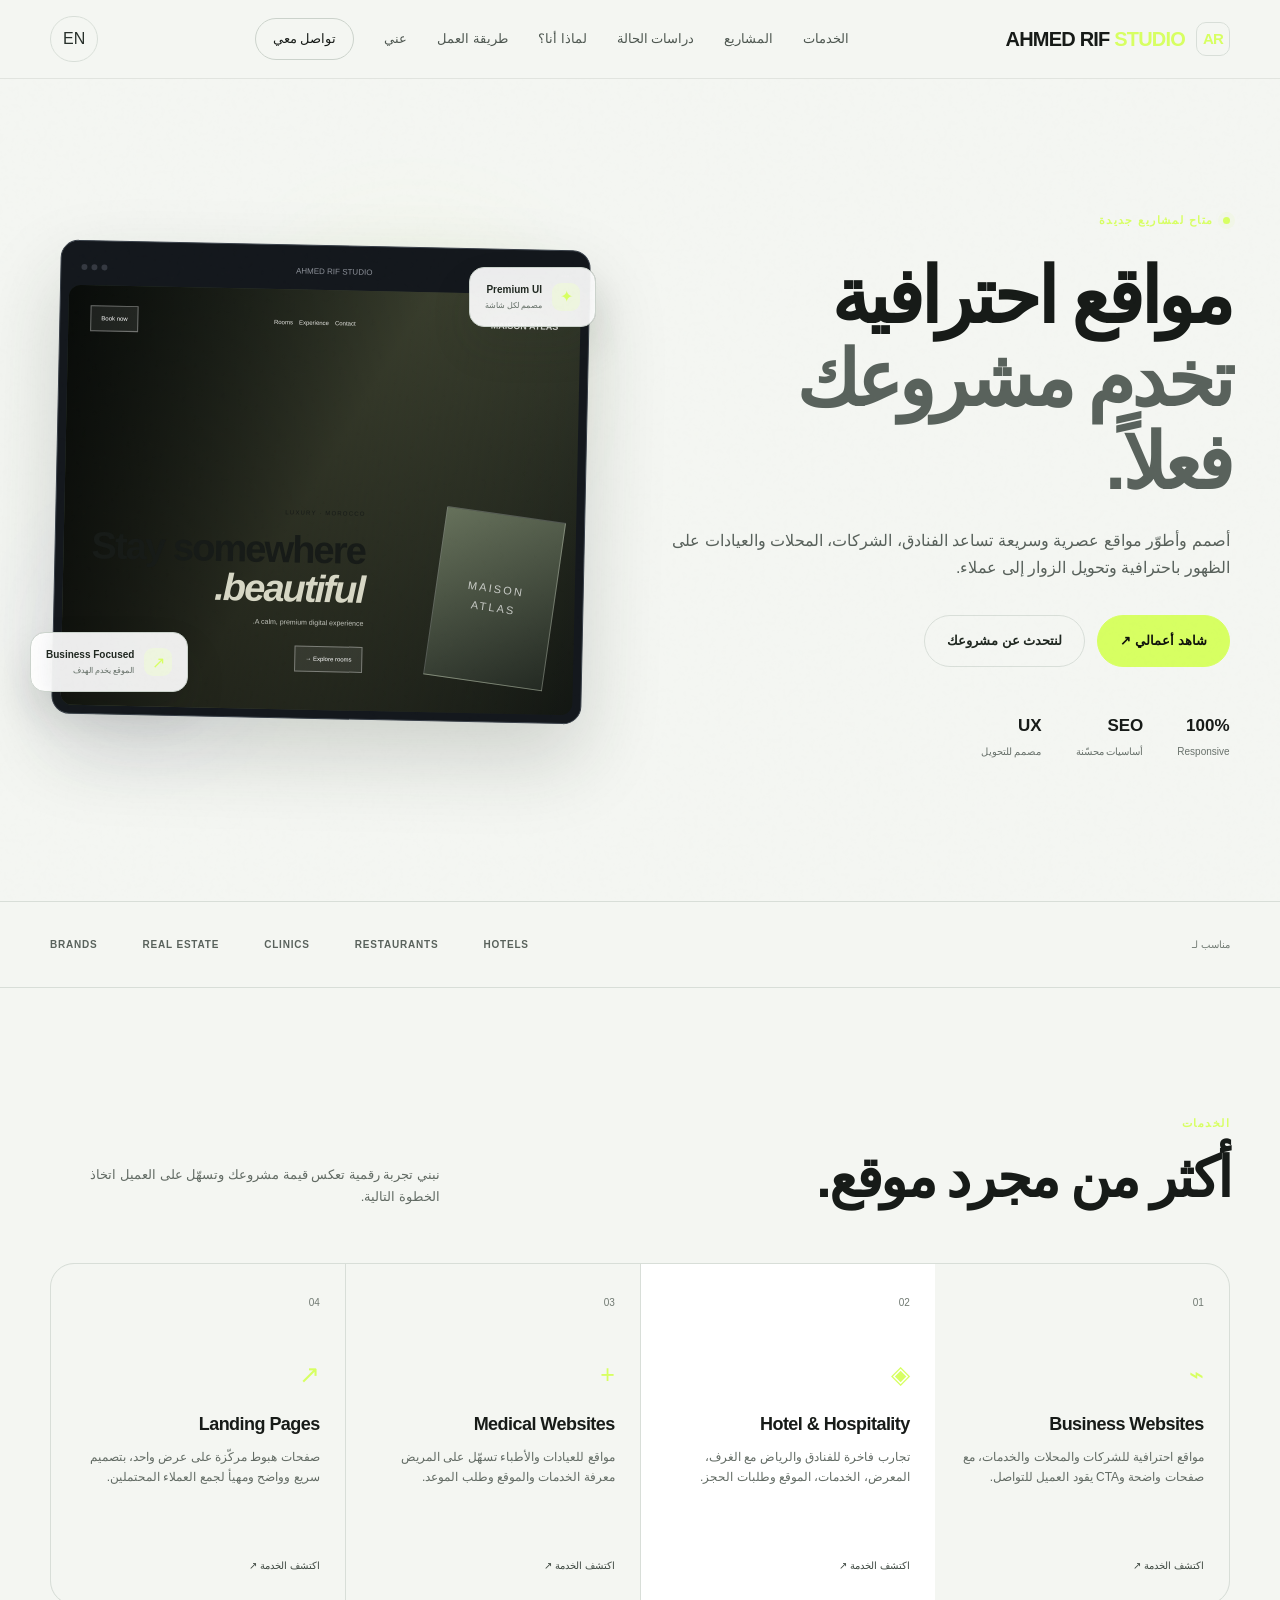
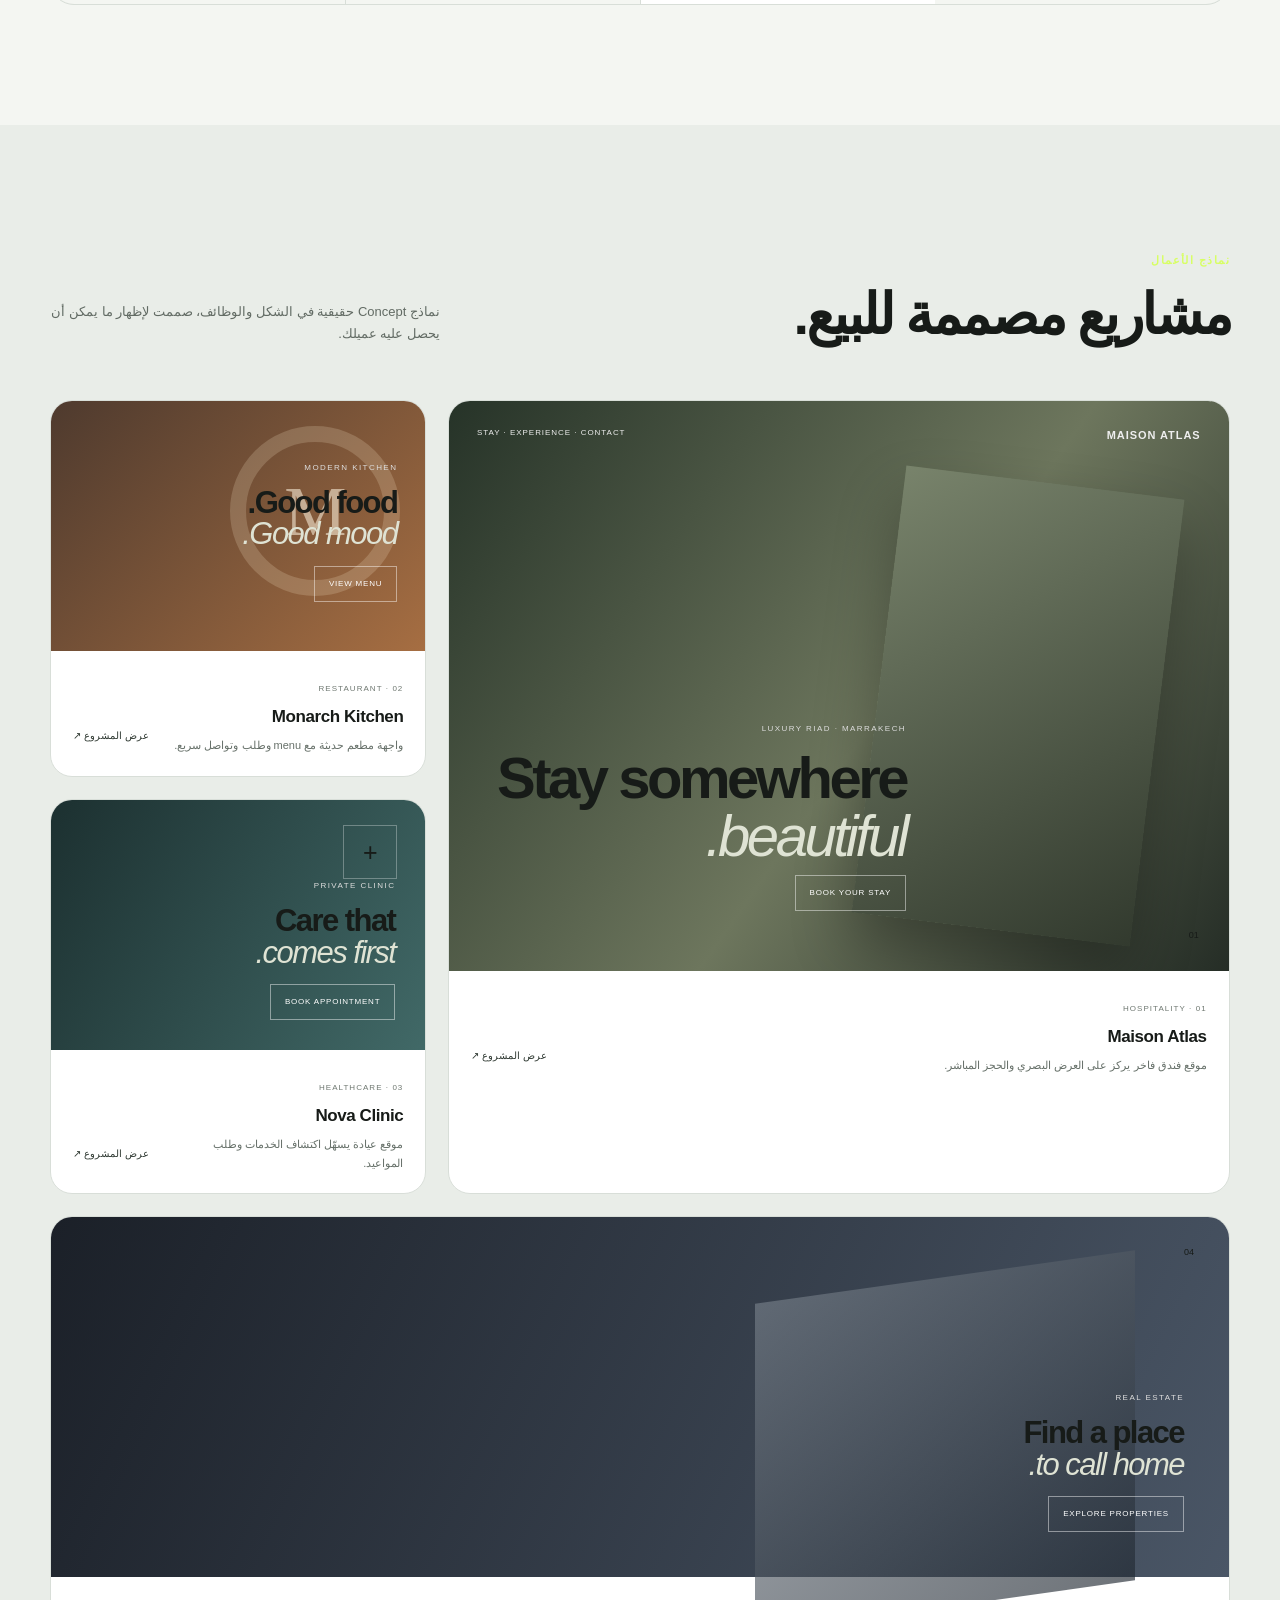
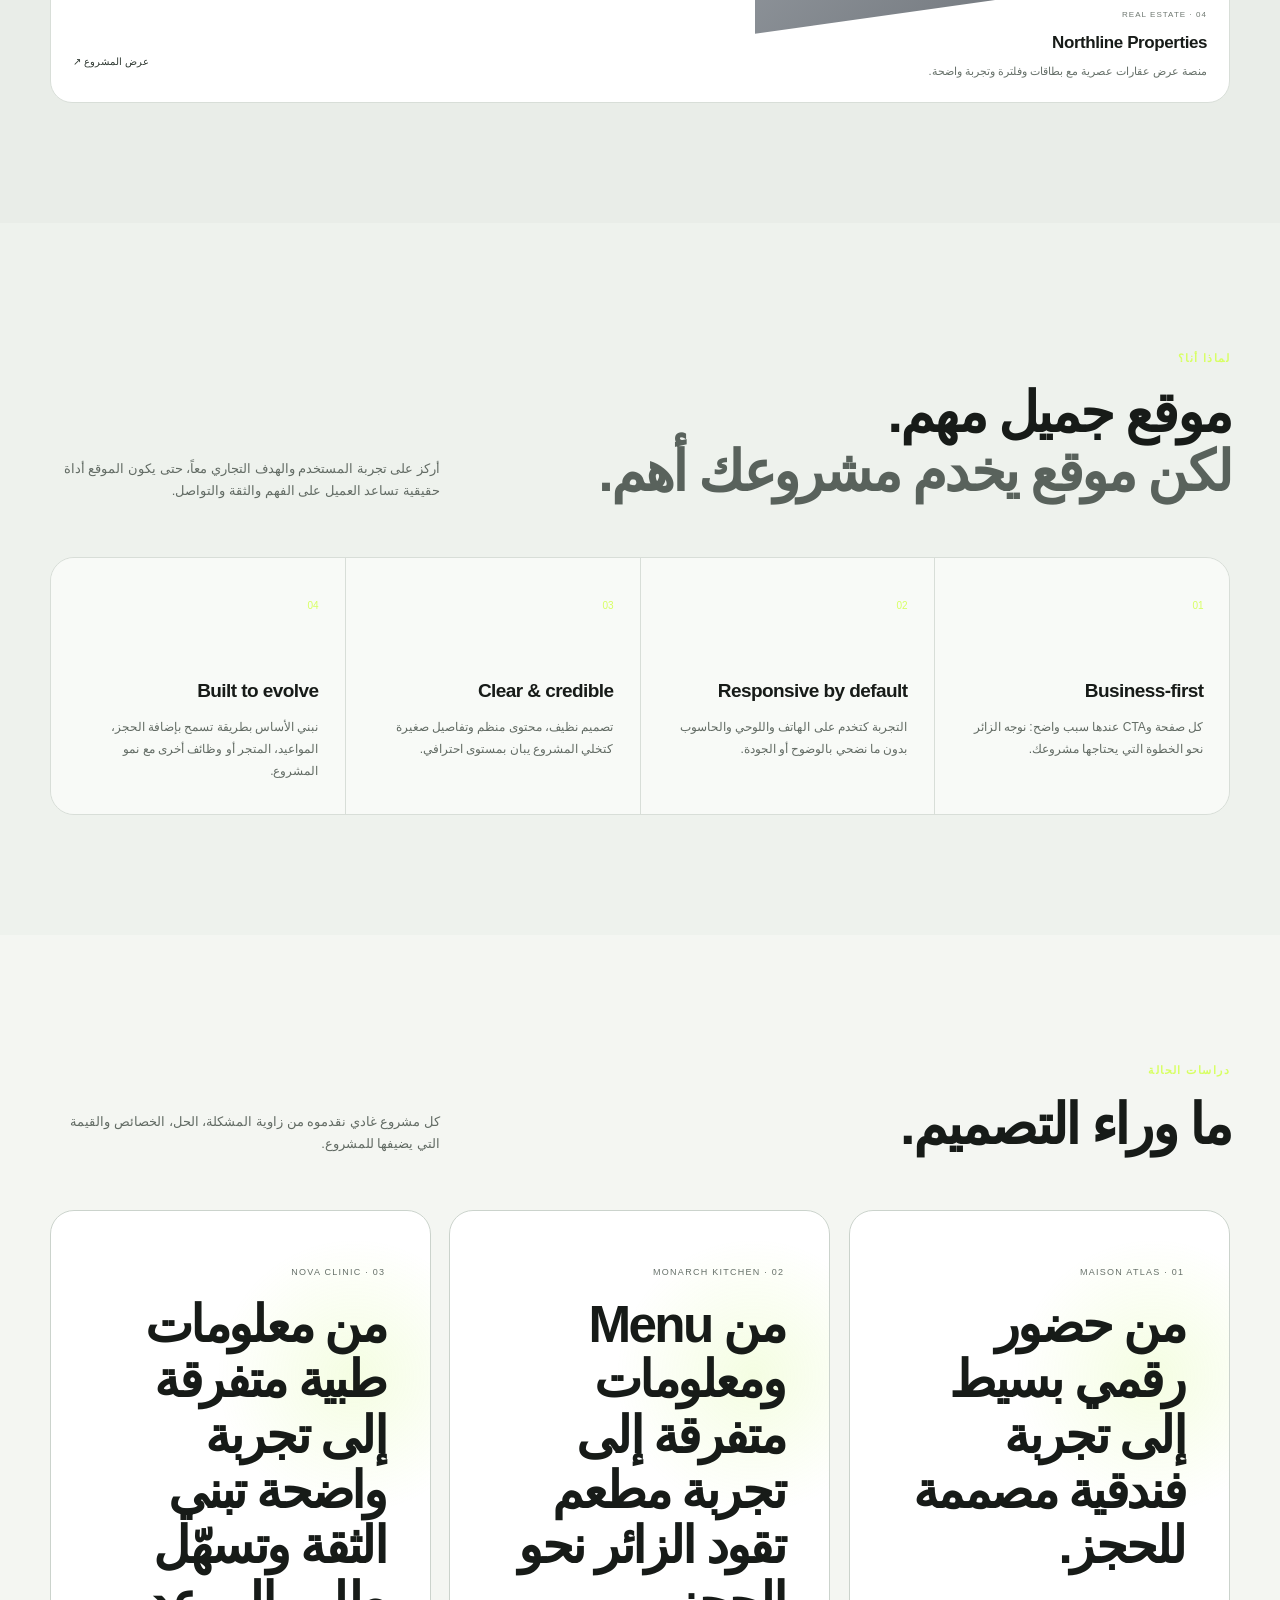
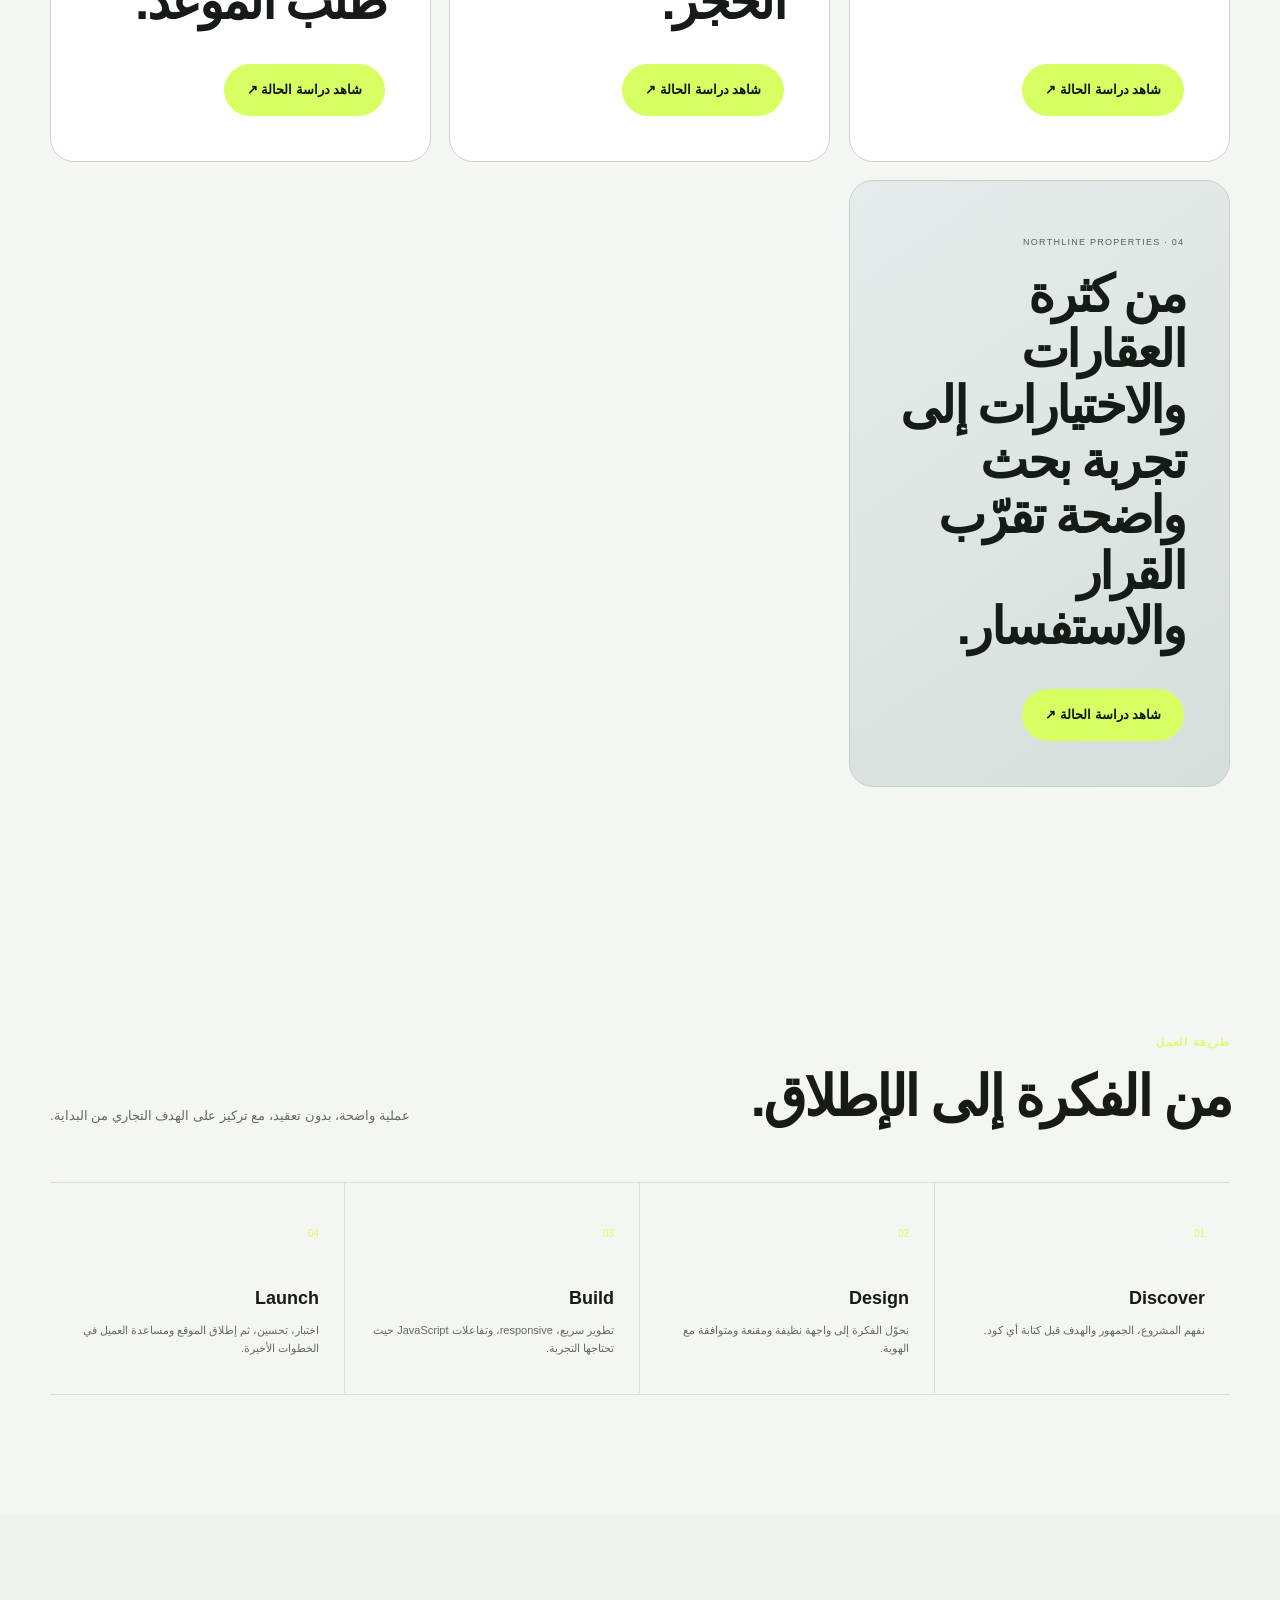
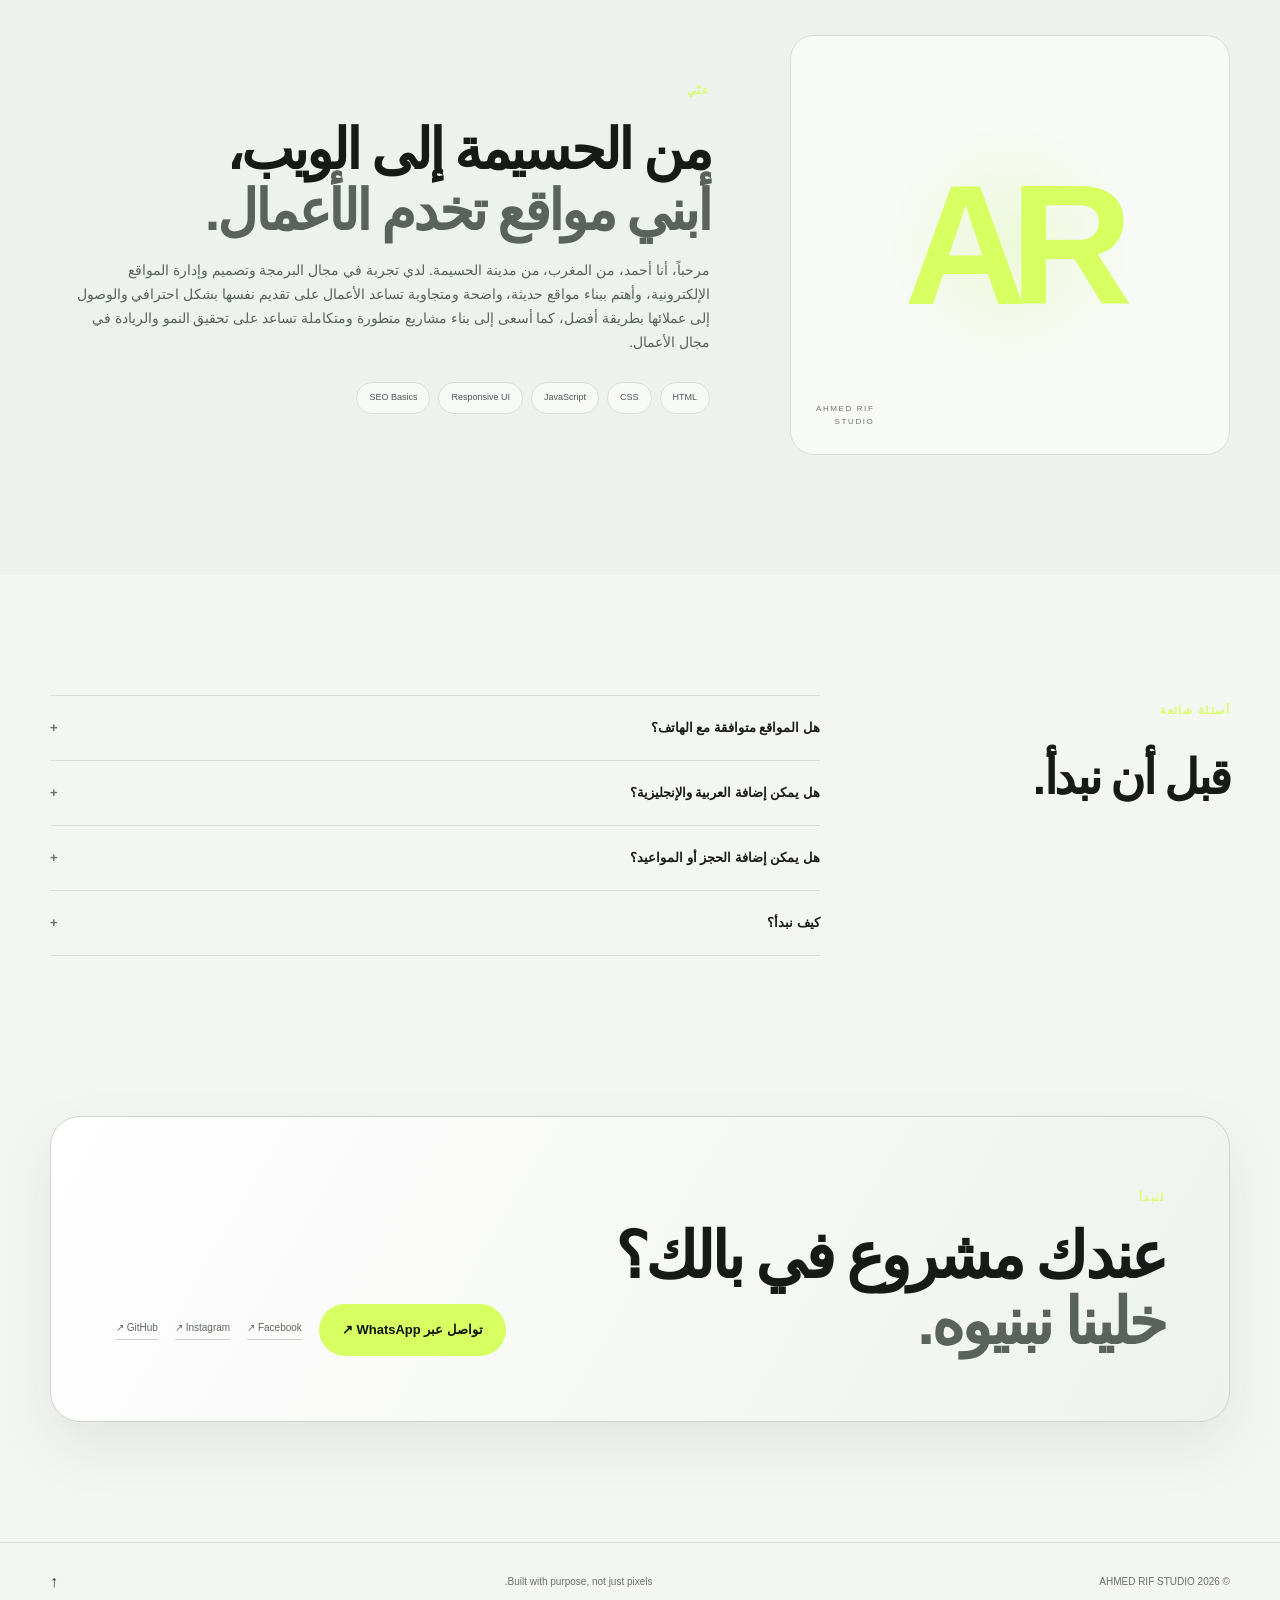
==== commit 9f052552: "Update portfolio to v1.3.1 Final Polish" ====
--- a/index.html
+++ b/index.html
@@ -3,8 +3,8 @@
 <head>
   <meta charset="UTF-8">
   <meta name="viewport" content="width=device-width, initial-scale=1.0">
-  <meta name="theme-color" content="#0b0d10">
-  <meta name="color-scheme" content="dark">
+  <meta name="theme-color" content="#f4f6f2">
+  <meta name="color-scheme" content="light">
   <meta name="robots" content="index,follow">
   <link rel="icon" href="favicon.svg" type="image/svg+xml">
   <link rel="manifest" href="site.webmanifest">
@@ -20,7 +20,7 @@
 <title>AHMED RIF STUDIO — Websites That Work For Your Business</title>
   <link rel="stylesheet" href="style.css">
 </head>
-<body>
+<body class="portfolio-page">
   <a class="skip-link" href="#home">Skip to content</a>
   <div class="noise"></div>
   <header class="site-header">
--- a/style.css
+++ b/style.css
@@ -1,10 +1,10 @@
-:root{--bg:#0b0d10;--panel:#111419;--panel2:#161a20;--text:#f5f5f0;--muted:#9b9ea6;--line:#262a31;--accent:#d7ff62;--accent2:#9cc33e;--max:1180px;--radius:24px}
+:root{--bg:#101216;--panel:#15191e;--panel2:#1b2026;--text:#f5f5f0;--muted:#a6aab2;--line:#2d323a;--accent:#d7ff62;--accent2:#9cc33e;--max:1180px;--radius:24px}
 *{box-sizing:border-box;margin:0;padding:0}.skip-link{position:fixed;top:12px;inset-inline-start:12px;z-index:100;padding:10px 14px;border-radius:10px;background:var(--accent);color:#10130c;font-size:12px;font-weight:800;transform:translateY(-160%);transition:transform .2s ease}.skip-link:focus{transform:none}.site-header{contain:layout style}.section[id]{scroll-margin-top:96px}.contact-actions{justify-content:flex-end}
-html{scroll-behavior:smooth}body{background:var(--bg);color:var(--text);font-family:"Manrope","Noto Kufi Arabic",sans-serif;line-height:1.7;overflow-x:hidden}body[dir=rtl]{font-family:"Noto Kufi Arabic","Manrope",sans-serif}.noise{position:fixed;inset:0;pointer-events:none;opacity:.025;background-image:url("data:image/svg+xml,%3Csvg viewBox='0 0 180 180' xmlns='http://www.w3.org/2000/svg'%3E%3Cfilter id='n'%3E%3CfeTurbulence type='fractalNoise' baseFrequency='.9' numOctaves='3' stitchTiles='stitch'/%3E%3C/filter%3E%3Crect width='100%25' height='100%25' filter='url(%23n)' opacity='.8'/%3E%3C/svg%3E");z-index:10}.container{width:min(calc(100% - 40px),var(--max));margin:auto}.section{padding:120px 0}.section-small{padding:34px 0;border-block:1px solid var(--line)}a{color:inherit;text-decoration:none}button{font:inherit}.site-header{position:sticky;top:0;z-index:20;background:rgba(11,13,16,.78);backdrop-filter:blur(18px);border-bottom:1px solid rgba(255,255,255,.05)}.nav{height:78px;display:flex;align-items:center;justify-content:space-between;gap:30px}.brand{display:flex;align-items:center;gap:11px;font-weight:800;letter-spacing:-.04em;font-size:20px}.brand-mark{width:34px;height:34px;border:1px solid var(--line);display:grid;place-items:center;border-radius:10px;color:var(--accent);font-size:15px}.brand-dot{color:var(--accent)}.nav-links{display:flex;align-items:center;gap:30px;color:#bfc1c5;font-size:13px}.nav-links a:hover{color:#fff}.nav-cta{border:1px solid #353941;border-radius:100px;padding:9px 17px!important;color:#fff!important}.nav-actions{display:flex;gap:9px;align-items:center}.lang-btn,.menu-btn{background:transparent;border:1px solid var(--line);color:#ddd;border-radius:100px;padding:8px 12px;cursor:pointer}.menu-btn{display:none;width:40px;height:40px;padding:10px}.menu-btn span{display:block;height:1px;background:#ddd;margin:5px}.hero{padding-top:105px;min-height:calc(100vh - 78px);display:grid;align-items:center}.hero-grid{display:grid;grid-template-columns:1.02fr .98fr;gap:75px;align-items:center}.hero-copy{max-width:650px}.eyebrow,.kicker{display:inline-flex;align-items:center;gap:9px;color:var(--accent);font-size:11px;letter-spacing:.13em;text-transform:uppercase;font-weight:700}.pulse{width:7px;height:7px;border-radius:50%;background:var(--accent);box-shadow:0 0 0 5px rgba(215,255,98,.08)}h1{font-size:clamp(46px,6vw,78px);line-height:1.08;letter-spacing:-.055em;margin:23px 0}h1 em,h2 em{font-style:normal;color:#858991}.hero-text{color:#a8abb2;max-width:570px;font-size:16px}.hero-actions{display:flex;gap:12px;margin-top:34px;flex-wrap:wrap}.btn{display:inline-flex;align-items:center;justify-content:center;gap:12px;padding:14px 22px;border-radius:100px;font-size:13px;font-weight:700;border:1px solid var(--line);transition:.25s}.btn-primary{background:var(--accent);color:#10130c;border-color:var(--accent)}.btn-primary:hover{transform:translateY(-2px);background:#e2ff8a}.btn-ghost:hover{border-color:#555;color:#fff}.hero-proof{display:flex;gap:34px;margin-top:45px}.hero-proof div{display:flex;flex-direction:column;gap:2px}.hero-proof strong{font-size:17px}.hero-proof span{color:#777b83;font-size:10px}.hero-visual{position:relative;min-height:550px;display:grid;place-items:center}.browser-card{position:relative;width:min(100%,530px);border:1px solid #30343c;border-radius:18px;background:#0e1014;padding:8px;box-shadow:0 35px 80px rgba(0,0,0,.4);transform:rotate(1.2deg)}.browser-top{height:36px;display:flex;align-items:center;justify-content:space-between;padding:0 12px;color:#777b83;font-size:8px;direction:ltr}.window-dots{display:flex;gap:4px}.window-dots i{width:6px;height:6px;border-radius:50%;background:#353941}.mock-hero{height:420px;border-radius:12px;overflow:hidden;position:relative;background:linear-gradient(120deg,#202a22,#4b513b 48%,#131713);isolation:isolate}.mock-hero:after{content:"";position:absolute;inset:0;background:linear-gradient(90deg,rgba(0,0,0,.72),rgba(0,0,0,.05));z-index:-1}.mock-nav{display:flex;justify-content:space-between;align-items:center;padding:20px 22px;font-size:6px;color:#e7e7e3}.mock-nav b{font-size:9px}.mock-nav button,.mock-content button{border:1px solid rgba(255,255,255,.35);background:rgba(255,255,255,.08);color:#fff;padding:7px 10px;font-size:6px}.mock-content{position:absolute;left:28px;bottom:38px}.mock-content small{font-size:6px;letter-spacing:.2em}.mock-content h3{font-size:38px;line-height:1.02;letter-spacing:-.05em;margin:8px 0}.mock-content h3 i{color:#d7d7c5}.mock-content p{font-size:7px;color:#c2c4bc;margin-bottom:13px}.mock-image{position:absolute;right:20px;bottom:30px;width:120px;height:170px;border:1px solid rgba(255,255,255,.2);display:grid;place-items:center;transform:rotate(7deg);background:linear-gradient(150deg,#66715b,#242a23);color:rgba(255,255,255,.7);font-size:11px;text-align:center;letter-spacing:.2em}.float-card{position:absolute;background:rgba(17,20,25,.9);border:1px solid #30343b;border-radius:15px;padding:13px 15px;display:flex;gap:10px;align-items:center;backdrop-filter:blur(10px);box-shadow:0 20px 40px rgba(0,0,0,.25)}.float-card b{display:block;font-size:10px}.float-card small{display:block;color:#777b83;font-size:8px;margin-top:1px}.mini-icon{width:28px;height:28px;border-radius:9px;background:#1c2118;color:var(--accent);display:grid;place-items:center}.card-top{top:60px;right:-5px}.card-bottom{bottom:65px;left:-20px}.orb{position:absolute;border-radius:50%;filter:blur(70px);opacity:.13}.orb-a{width:250px;height:250px;background:var(--accent);right:10%;top:10%}.orb-b{width:190px;height:190px;background:#8c78ff;left:0;bottom:5%}.trust-row{display:flex;align-items:center;justify-content:space-between;color:#6d7179;font-size:10px}.trust-row div{display:flex;gap:45px;color:#7f838b;letter-spacing:.08em;font-size:10px}.section-head{display:flex;justify-content:space-between;gap:40px;align-items:end;margin-bottom:55px}.section-head h2{font-size:clamp(34px,4.5vw,56px);line-height:1.05;letter-spacing:-.05em;margin-top:14px}.section-head>p{max-width:390px;color:#888c94;font-size:13px}.services-grid{display:grid;grid-template-columns:repeat(4,1fr);gap:1px;background:var(--line);border:1px solid var(--line);border-radius:var(--radius);overflow:hidden}.service-card{background:var(--bg);padding:30px 25px;min-height:340px;display:flex;flex-direction:column;position:relative}.service-card.featured{background:var(--panel)}.service-num{font-size:10px;color:#686c74}.service-icon{font-size:25px;color:var(--accent);margin-top:42px}.service-card h3{font-size:18px;margin:13px 0 8px;letter-spacing:-.03em}.service-card p{color:#858991;font-size:12px}.service-card a{margin-top:auto;color:#c7c9cc;font-size:10px}.work-section{background:#0d0f12}.projects{display:grid;grid-template-columns:1.35fr .65fr;gap:22px}.project,.project-four{border:1px solid var(--line);background:#101318;border-radius:22px;overflow:hidden}.project-preview{position:relative;overflow:hidden}.project-large .project-preview{height:570px}.project-side{display:grid;gap:22px}.project-side .project-preview{height:250px}.hotel-preview{background:linear-gradient(125deg,#263328,#6d765d 55%,#252d26)}.hotel-preview:before{content:"";position:absolute;width:280px;height:450px;right:9%;top:80px;transform:rotate(7deg);background:linear-gradient(145deg,#78836b,#323a2e);box-shadow:0 30px 60px rgba(0,0,0,.3)}.pv-nav{position:absolute;top:25px;left:28px;right:28px;display:flex;justify-content:space-between;font-size:8px;letter-spacing:.12em;color:#eee;z-index:2}.pv-nav b{font-size:11px}.pv-center{position:absolute;left:48px;bottom:60px;z-index:2}.pv-center small,.food-copy small,.clinic-preview small,.realestate-preview small{font-size:8px;letter-spacing:.18em;color:#ddd}.pv-center h3{font-size:58px;line-height:1;letter-spacing:-.06em;margin:10px 0}.pv-center h3 i,.food-copy h3 i,.clinic-preview h3 i,.realestate-preview h3 i{font-weight:400;color:#dfe3d4}.pv-center button,.food-copy button,.clinic-preview button,.realestate-preview button{background:transparent;border:1px solid rgba(255,255,255,.45);color:#fff;padding:10px 14px;font-size:8px;letter-spacing:.1em}.pv-stamp{position:absolute;right:30px;bottom:28px;font-size:9px}.restaurant-preview{background:linear-gradient(135deg,#4e3a2e,#a66e42);display:flex;align-items:center;padding:28px}.dish-circle{position:absolute;right:25px;top:25px;width:170px;height:170px;border-radius:50%;border:16px solid rgba(245,230,200,.2);display:grid;place-items:center;font-size:70px;color:rgba(255,245,225,.55);font-family:Georgia}.food-copy{position:relative;z-index:2}.food-copy h3,.clinic-preview h3,.realestate-preview h3{font-size:31px;line-height:1.02;margin:9px 0 16px;letter-spacing:-.05em}.clinic-preview{background:linear-gradient(120deg,#1c3030,#416967);padding:30px;display:flex;align-items:end}.cross{position:absolute;right:28px;top:25px;width:54px;height:54px;border:1px solid rgba(255,255,255,.3);display:grid;place-items:center;font-size:25px}.project-meta{padding:21px 22px;display:flex;justify-content:space-between;gap:25px;align-items:end}.project-meta span{font-size:8px;letter-spacing:.13em;color:#737780}.project-meta h3{font-size:17px;margin:4px 0}.project-meta p{font-size:10px;color:#777b83}.text-link{font-size:10px;color:#ddd;white-space:nowrap}.project-four{margin-top:22px}.realestate-preview{height:360px;background:linear-gradient(115deg,#1b2028,#4a5666);padding:45px;display:flex;align-items:end;position:relative}.realestate-preview:after{content:"";position:absolute;right:8%;bottom:-30px;width:380px;height:330px;background:linear-gradient(145deg,#77808a,#202831);transform:skewY(-8deg);opacity:.65}.realestate-preview>div{position:relative;z-index:2}.realestate-preview>span{position:absolute;right:35px;top:28px;font-size:9px;z-index:2}.process-grid{display:grid;grid-template-columns:repeat(4,1fr);border-top:1px solid var(--line);border-bottom:1px solid var(--line)}.process-step{padding:35px 25px;border-inline-start:1px solid var(--line)}.process-step:first-child{border-inline-start:0}.process-step span{color:var(--accent);font-size:10px}.process-step h3{font-size:18px;margin:38px 0 7px}.process-step p{font-size:11px;color:#7e828a}.about-section{background:#0e1013}.about-grid{display:grid;grid-template-columns:.8fr 1.2fr;gap:80px;align-items:center}.about-mark{height:420px;border:1px solid var(--line);border-radius:var(--radius);display:grid;place-items:center;position:relative;background:radial-gradient(circle at center,rgba(215,255,98,.07),transparent 40%)}.about-mark span{font-size:170px;line-height:1;color:var(--accent);font-weight:800;letter-spacing:-.1em}.about-mark small{position:absolute;bottom:25px;left:25px;font-size:8px;letter-spacing:.2em;color:#777}.about-copy h2{font-size:clamp(35px,4.5vw,56px);line-height:1.08;letter-spacing:-.055em;margin:18px 0}.about-copy>p{color:#898d95;font-size:14px;max-width:650px}.skills{display:flex;flex-wrap:wrap;gap:8px;margin-top:28px}.skills span{border:1px solid var(--line);border-radius:100px;padding:7px 12px;font-size:9px;color:#b7b9bd}.faq-grid{display:grid;grid-template-columns:.6fr 1.4fr;gap:80px}.faq-grid h2{font-size:48px;letter-spacing:-.05em;margin-top:15px}.faq-list{border-top:1px solid var(--line)}details{border-bottom:1px solid var(--line);padding:21px 0}summary{cursor:pointer;list-style:none;font-size:13px;font-weight:600}summary::-webkit-details-marker{display:none}summary:after{content:"+";float:left;color:#777}details[open] summary:after{content:"−"}details p{color:#777b83;font-size:11px;margin-top:12px;max-width:700px}.contact-section{padding-top:40px}.contact-box{border:1px solid #30343b;border-radius:30px;background:linear-gradient(120deg,#15191e,#101318);padding:65px;display:flex;align-items:end;justify-content:space-between;gap:50px}.contact-box h2{font-size:clamp(38px,5vw,65px);line-height:1.03;letter-spacing:-.06em;margin-top:15px}.contact-actions{display:flex;align-items:center;gap:17px;flex-wrap:wrap}.social-link{font-size:10px;color:#898d95;border-bottom:1px solid #343840;padding-bottom:3px}.footer{padding:25px 0;border-top:1px solid var(--line);color:#6f737b;font-size:9px}.footer-row{display:flex;justify-content:space-between;align-items:center}.footer-row a{color:#ddd;font-size:16px}.reveal{opacity:0;transform:translateY(18px);transition:opacity .7s ease,transform .7s ease}.reveal.visible{opacity:1;transform:none}[dir=rtl] .text-link{direction:rtl}[dir=rtl] .hero-copy,[dir=rtl] .section-head,[dir=rtl] .about-copy{text-align:right}[dir=ltr] .hero-copy,[dir=ltr] .section-head,[dir=ltr] .about-copy{text-align:left}
+html{scroll-behavior:smooth}body{background:var(--bg);color:var(--text);font-family:"Manrope","Noto Kufi Arabic",sans-serif;line-height:1.7;overflow-x:hidden}body[dir=rtl]{font-family:"Noto Kufi Arabic","Manrope",sans-serif}.noise{position:fixed;inset:0;pointer-events:none;opacity:.025;background-image:url("data:image/svg+xml,%3Csvg viewBox='0 0 180 180' xmlns='http://www.w3.org/2000/svg'%3E%3Cfilter id='n'%3E%3CfeTurbulence type='fractalNoise' baseFrequency='.9' numOctaves='3' stitchTiles='stitch'/%3E%3C/filter%3E%3Crect width='100%25' height='100%25' filter='url(%23n)' opacity='.8'/%3E%3C/svg%3E");z-index:10}.container{width:min(calc(100% - 40px),var(--max));margin:auto}.section{padding:120px 0}.section-small{padding:34px 0;border-block:1px solid var(--line)}a{color:inherit;text-decoration:none}button{font:inherit}.site-header{position:sticky;top:0;z-index:20;background:rgba(16,18,22,.84);backdrop-filter:blur(18px);border-bottom:1px solid rgba(255,255,255,.05)}.nav{height:78px;display:flex;align-items:center;justify-content:space-between;gap:30px}.brand{display:flex;align-items:center;gap:11px;font-weight:800;letter-spacing:-.04em;font-size:20px}.brand-mark{width:34px;height:34px;border:1px solid var(--line);display:grid;place-items:center;border-radius:10px;color:var(--accent);font-size:15px}.brand-dot{color:var(--accent)}.nav-links{display:flex;align-items:center;gap:30px;color:#bfc1c5;font-size:13px}.nav-links a:hover{color:#fff}.nav-cta{border:1px solid #353941;border-radius:100px;padding:9px 17px!important;color:#fff!important}.nav-actions{display:flex;gap:9px;align-items:center}.lang-btn,.menu-btn{background:transparent;border:1px solid var(--line);color:#ddd;border-radius:100px;padding:8px 12px;cursor:pointer}.menu-btn{display:none;width:40px;height:40px;padding:10px}.menu-btn span{display:block;height:1px;background:#ddd;margin:5px}.hero{padding-top:105px;min-height:calc(100vh - 78px);display:grid;align-items:center}.hero-grid{display:grid;grid-template-columns:1.02fr .98fr;gap:75px;align-items:center}.hero-copy{max-width:650px}.eyebrow,.kicker{display:inline-flex;align-items:center;gap:9px;color:var(--accent);font-size:11px;letter-spacing:.13em;text-transform:uppercase;font-weight:700}.pulse{width:7px;height:7px;border-radius:50%;background:var(--accent);box-shadow:0 0 0 5px rgba(215,255,98,.08)}h1{font-size:clamp(46px,6vw,78px);line-height:1.08;letter-spacing:-.055em;margin:23px 0}h1 em,h2 em{font-style:normal;color:#969aa2}.hero-text{color:#a8abb2;max-width:570px;font-size:16px}.hero-actions{display:flex;gap:12px;margin-top:34px;flex-wrap:wrap}.btn{display:inline-flex;align-items:center;justify-content:center;gap:12px;padding:14px 22px;border-radius:100px;font-size:13px;font-weight:700;border:1px solid var(--line);transition:.25s}.btn-primary{background:var(--accent);color:#10130c;border-color:var(--accent)}.btn-primary:hover{transform:translateY(-2px);background:#e2ff8a}.btn-ghost:hover{border-color:#555;color:#fff}.hero-proof{display:flex;gap:34px;margin-top:45px}.hero-proof div{display:flex;flex-direction:column;gap:2px}.hero-proof strong{font-size:17px}.hero-proof span{color:#8d9199;font-size:10px}.hero-visual{position:relative;min-height:550px;display:grid;place-items:center}.browser-card{position:relative;width:min(100%,530px);border:1px solid #30343c;border-radius:18px;background:#0e1014;padding:8px;box-shadow:0 35px 80px rgba(0,0,0,.4);transform:rotate(1.2deg)}.browser-top{height:36px;display:flex;align-items:center;justify-content:space-between;padding:0 12px;color:#8d9199;font-size:8px;direction:ltr}.window-dots{display:flex;gap:4px}.window-dots i{width:6px;height:6px;border-radius:50%;background:#353941}.mock-hero{height:420px;border-radius:12px;overflow:hidden;position:relative;background:linear-gradient(120deg,#202a22,#4b513b 48%,#131713);isolation:isolate}.mock-hero:after{content:"";position:absolute;inset:0;background:linear-gradient(90deg,rgba(0,0,0,.72),rgba(0,0,0,.05));z-index:-1}.mock-nav{display:flex;justify-content:space-between;align-items:center;padding:20px 22px;font-size:6px;color:#e7e7e3}.mock-nav b{font-size:9px}.mock-nav button,.mock-content button{border:1px solid rgba(255,255,255,.35);background:rgba(255,255,255,.08);color:#fff;padding:7px 10px;font-size:6px}.mock-content{position:absolute;left:28px;bottom:38px}.mock-content small{font-size:6px;letter-spacing:.2em}.mock-content h3{font-size:38px;line-height:1.02;letter-spacing:-.05em;margin:8px 0}.mock-content h3 i{color:#d7d7c5}.mock-content p{font-size:7px;color:#c2c4bc;margin-bottom:13px}.mock-image{position:absolute;right:20px;bottom:30px;width:120px;height:170px;border:1px solid rgba(255,255,255,.2);display:grid;place-items:center;transform:rotate(7deg);background:linear-gradient(150deg,#66715b,#242a23);color:rgba(255,255,255,.7);font-size:11px;text-align:center;letter-spacing:.2em}.float-card{position:absolute;background:rgba(17,20,25,.9);border:1px solid #30343b;border-radius:15px;padding:13px 15px;display:flex;gap:10px;align-items:center;backdrop-filter:blur(10px);box-shadow:0 20px 40px rgba(0,0,0,.25)}.float-card b{display:block;font-size:10px}.float-card small{display:block;color:#8d9199;font-size:8px;margin-top:1px}.mini-icon{width:28px;height:28px;border-radius:9px;background:#1c2118;color:var(--accent);display:grid;place-items:center}.card-top{top:60px;right:-5px}.card-bottom{bottom:65px;left:-20px}.orb{position:absolute;border-radius:50%;filter:blur(70px);opacity:.13}.orb-a{width:250px;height:250px;background:var(--accent);right:10%;top:10%}.orb-b{width:190px;height:190px;background:#8c78ff;left:0;bottom:5%}.trust-row{display:flex;align-items:center;justify-content:space-between;color:#6d7179;font-size:10px}.trust-row div{display:flex;gap:45px;color:#8f939b;letter-spacing:.08em;font-size:10px}.section-head{display:flex;justify-content:space-between;gap:40px;align-items:end;margin-bottom:55px}.section-head h2{font-size:clamp(34px,4.5vw,56px);line-height:1.05;letter-spacing:-.05em;margin-top:14px}.section-head>p{max-width:390px;color:#888c94;font-size:13px}.services-grid{display:grid;grid-template-columns:repeat(4,1fr);gap:1px;background:var(--line);border:1px solid var(--line);border-radius:var(--radius);overflow:hidden}.service-card{background:var(--bg);padding:30px 25px;min-height:340px;display:flex;flex-direction:column;position:relative}.service-card.featured{background:var(--panel)}.service-num{font-size:10px;color:#686c74}.service-icon{font-size:25px;color:var(--accent);margin-top:42px}.service-card h3{font-size:18px;margin:13px 0 8px;letter-spacing:-.03em}.service-card p{color:#969aa2;font-size:12px}.service-card a{margin-top:auto;color:#c7c9cc;font-size:10px}.work-section{background:#0d0f12}.projects{display:grid;grid-template-columns:1.35fr .65fr;gap:22px}.project,.project-four{border:1px solid var(--line);background:#101318;border-radius:22px;overflow:hidden}.project-preview{position:relative;overflow:hidden}.project-large .project-preview{height:570px}.project-side{display:grid;gap:22px}.project-side .project-preview{height:250px}.hotel-preview{background:linear-gradient(125deg,#263328,#6d765d 55%,#252d26)}.hotel-preview:before{content:"";position:absolute;width:280px;height:450px;right:9%;top:80px;transform:rotate(7deg);background:linear-gradient(145deg,#78836b,#323a2e);box-shadow:0 30px 60px rgba(0,0,0,.3)}.pv-nav{position:absolute;top:25px;left:28px;right:28px;display:flex;justify-content:space-between;font-size:8px;letter-spacing:.12em;color:#eee;z-index:2}.pv-nav b{font-size:11px}.pv-center{position:absolute;left:48px;bottom:60px;z-index:2}.pv-center small,.food-copy small,.clinic-preview small,.realestate-preview small{font-size:8px;letter-spacing:.18em;color:#ddd}.pv-center h3{font-size:58px;line-height:1;letter-spacing:-.06em;margin:10px 0}.pv-center h3 i,.food-copy h3 i,.clinic-preview h3 i,.realestate-preview h3 i{font-weight:400;color:#dfe3d4}.pv-center button,.food-copy button,.clinic-preview button,.realestate-preview button{background:transparent;border:1px solid rgba(255,255,255,.45);color:#fff;padding:10px 14px;font-size:8px;letter-spacing:.1em}.pv-stamp{position:absolute;right:30px;bottom:28px;font-size:9px}.restaurant-preview{background:linear-gradient(135deg,#4e3a2e,#a66e42);display:flex;align-items:center;padding:28px}.dish-circle{position:absolute;right:25px;top:25px;width:170px;height:170px;border-radius:50%;border:16px solid rgba(245,230,200,.2);display:grid;place-items:center;font-size:70px;color:rgba(255,245,225,.55);font-family:Georgia}.food-copy{position:relative;z-index:2}.food-copy h3,.clinic-preview h3,.realestate-preview h3{font-size:31px;line-height:1.02;margin:9px 0 16px;letter-spacing:-.05em}.clinic-preview{background:linear-gradient(120deg,#1c3030,#416967);padding:30px;display:flex;align-items:end}.cross{position:absolute;right:28px;top:25px;width:54px;height:54px;border:1px solid rgba(255,255,255,.3);display:grid;place-items:center;font-size:25px}.project-meta{padding:21px 22px;display:flex;justify-content:space-between;gap:25px;align-items:end}.project-meta span{font-size:8px;letter-spacing:.13em;color:#737780}.project-meta h3{font-size:17px;margin:4px 0}.project-meta p{font-size:10px;color:#8d9199}.text-link{font-size:10px;color:#ddd;white-space:nowrap}.project-four{margin-top:22px}.realestate-preview{height:360px;background:linear-gradient(115deg,#1b2028,#4a5666);padding:45px;display:flex;align-items:end;position:relative}.realestate-preview:after{content:"";position:absolute;right:8%;bottom:-30px;width:380px;height:330px;background:linear-gradient(145deg,#77808a,#202831);transform:skewY(-8deg);opacity:.65}.realestate-preview>div{position:relative;z-index:2}.realestate-preview>span{position:absolute;right:35px;top:28px;font-size:9px;z-index:2}.process-grid{display:grid;grid-template-columns:repeat(4,1fr);border-top:1px solid var(--line);border-bottom:1px solid var(--line)}.process-step{padding:35px 25px;border-inline-start:1px solid var(--line)}.process-step:first-child{border-inline-start:0}.process-step span{color:var(--accent);font-size:10px}.process-step h3{font-size:18px;margin:38px 0 7px}.process-step p{font-size:11px;color:#92969e}.about-section{background:#0e1013}.about-grid{display:grid;grid-template-columns:.8fr 1.2fr;gap:80px;align-items:center}.about-mark{height:420px;border:1px solid var(--line);border-radius:var(--radius);display:grid;place-items:center;position:relative;background:radial-gradient(circle at center,rgba(215,255,98,.07),transparent 40%)}.about-mark span{font-size:170px;line-height:1;color:var(--accent);font-weight:800;letter-spacing:-.1em}.about-mark small{position:absolute;bottom:25px;left:25px;font-size:8px;letter-spacing:.2em;color:#8a8e96}.about-copy h2{font-size:clamp(35px,4.5vw,56px);line-height:1.08;letter-spacing:-.055em;margin:18px 0}.about-copy>p{color:#999da5;font-size:14px;max-width:650px}.skills{display:flex;flex-wrap:wrap;gap:8px;margin-top:28px}.skills span{border:1px solid var(--line);border-radius:100px;padding:7px 12px;font-size:9px;color:#b7b9bd}.faq-grid{display:grid;grid-template-columns:.6fr 1.4fr;gap:80px}.faq-grid h2{font-size:48px;letter-spacing:-.05em;margin-top:15px}.faq-list{border-top:1px solid var(--line)}details{border-bottom:1px solid var(--line);padding:21px 0}summary{cursor:pointer;list-style:none;font-size:13px;font-weight:600}summary::-webkit-details-marker{display:none}summary:after{content:"+";float:left;color:#8a8e96}details[open] summary:after{content:"−"}details p{color:#8d9199;font-size:11px;margin-top:12px;max-width:700px}.contact-section{padding-top:40px}.contact-box{border:1px solid #30343b;border-radius:30px;background:linear-gradient(120deg,#15191e,#101318);padding:65px;display:flex;align-items:end;justify-content:space-between;gap:50px}.contact-box h2{font-size:clamp(38px,5vw,65px);line-height:1.03;letter-spacing:-.06em;margin-top:15px}.contact-actions{display:flex;align-items:center;gap:17px;flex-wrap:wrap}.social-link{font-size:10px;color:#999da5;border-bottom:1px solid #343840;padding-bottom:3px}.footer{padding:25px 0;border-top:1px solid var(--line);color:#81858d;font-size:9px}.footer-row{display:flex;justify-content:space-between;align-items:center}.footer-row a{color:#ddd;font-size:16px}.reveal{opacity:0;transform:translateY(18px);transition:opacity .7s ease,transform .7s ease}.reveal.visible{opacity:1;transform:none}[dir=rtl] .text-link{direction:rtl}[dir=rtl] .hero-copy,[dir=rtl] .section-head,[dir=rtl] .about-copy{text-align:right}[dir=ltr] .hero-copy,[dir=ltr] .section-head,[dir=ltr] .about-copy{text-align:left}
 @media(max-width:950px){.nav-links{display:none}.menu-btn{display:block}.nav-links.open{position:absolute;top:78px;left:20px;right:20px;display:flex;flex-direction:column;align-items:stretch;background:#101318;border:1px solid var(--line);padding:18px;border-radius:18px}.nav-links.open a{padding:8px}.hero-grid,.about-grid,.faq-grid{grid-template-columns:1fr}.hero{padding-top:70px}.hero-visual{min-height:470px}.services-grid{grid-template-columns:repeat(2,1fr)}.projects{grid-template-columns:1fr}.project-side{grid-template-columns:1fr 1fr}.about-mark{height:300px}.contact-box{padding:45px;display:block}.contact-actions{margin-top:30px}.process-grid{grid-template-columns:repeat(2,1fr)}.process-step:nth-child(3){border-inline-start:0;border-top:1px solid var(--line)}.process-step:nth-child(4){border-top:1px solid var(--line)}}
 @media(max-width:620px){.container{width:min(calc(100% - 28px),var(--max))}.section{padding:80px 0}.hero{padding-top:50px}.hero-grid{gap:40px}.hero-proof{gap:20px}.hero-visual{min-height:380px}.browser-card{width:100%}.mock-hero{height:300px}.mock-content h3{font-size:28px}.mock-image{width:80px;height:110px}.card-top{right:-3px;top:20px}.card-bottom{left:-3px;bottom:20px}.trust-row{display:block}.trust-row div{gap:18px;flex-wrap:wrap;margin-top:14px}.section-head{display:block;margin-bottom:35px}.section-head>p{margin-top:18px}.services-grid{grid-template-columns:1fr}.service-card{min-height:260px}.project-side{grid-template-columns:1fr}.project-large .project-preview{height:430px}.pv-center{left:25px;bottom:35px}.pv-center h3{font-size:40px}.project-meta{display:block}.text-link{display:inline-block;margin-top:14px}.realestate-preview{height:300px;padding:28px}.realestate-preview:after{width:250px;height:220px}.process-grid{grid-template-columns:1fr}.process-step{border-inline-start:0!important;border-top:1px solid var(--line)}.process-step:first-child{border-top:0}.about-grid{gap:35px}.about-mark span{font-size:120px}.faq-grid{gap:35px}.contact-box{padding:32px 25px}.footer-row{gap:20px}.footer-row span:nth-child(2){display:none}}
 
-.why-section{background:#0b0d10}.why-grid{display:grid;grid-template-columns:repeat(4,1fr);border:1px solid var(--line);border-radius:var(--radius);overflow:hidden}.why-card{padding:32px 26px;min-height:250px;background:#101318;border-inline-start:1px solid var(--line);position:relative}.why-card:first-child{border-inline-start:0}.why-card span{font-size:10px;color:var(--accent)}.why-card h3{font-size:19px;margin:58px 0 10px;letter-spacing:-.03em}.why-card p{font-size:11px;line-height:1.8;color:#7e828a;max-width:230px}.case-section{background:#0e1013}.case-preview{border:1px solid #30343b;border-radius:24px;padding:45px;display:flex;align-items:end;justify-content:space-between;gap:35px;background:radial-gradient(circle at 80% 30%,rgba(215,255,98,.09),transparent 28%),#111419}.case-label{font-size:9px;letter-spacing:.14em;color:#7c8088}.case-preview h3{font-size:clamp(30px,4vw,52px);line-height:1.08;letter-spacing:-.05em;max-width:760px;margin-top:14px}.case-preview .btn{white-space:nowrap}
+.why-section{background:#101216}.why-grid{display:grid;grid-template-columns:repeat(4,1fr);border:1px solid var(--line);border-radius:var(--radius);overflow:hidden}.why-card{padding:32px 26px;min-height:250px;background:#101318;border-inline-start:1px solid var(--line);position:relative}.why-card:first-child{border-inline-start:0}.why-card span{font-size:10px;color:var(--accent)}.why-card h3{font-size:19px;margin:58px 0 10px;letter-spacing:-.03em}.why-card p{font-size:11px;line-height:1.8;color:#92969e;max-width:230px}.case-section{background:#0e1013}.case-preview{border:1px solid #30343b;border-radius:24px;padding:45px;display:flex;align-items:end;justify-content:space-between;gap:35px;background:radial-gradient(circle at 80% 30%,rgba(215,255,98,.09),transparent 28%),#15191e}.case-label{font-size:9px;letter-spacing:.14em;color:#7c8088}.case-preview h3{font-size:clamp(30px,4vw,52px);line-height:1.08;letter-spacing:-.05em;max-width:760px;margin-top:14px}.case-preview .btn{white-space:nowrap}
 @media(max-width:950px){.why-grid{grid-template-columns:repeat(2,1fr)}.why-card:nth-child(3){border-inline-start:0;border-top:1px solid var(--line)}.why-card:nth-child(4){border-top:1px solid var(--line)}.case-preview{display:block}.case-preview .btn{display:inline-flex;margin-top:28px}}
 @media(max-width:620px){.why-grid{grid-template-columns:1fr}.why-card{border-inline-start:0!important;border-top:1px solid var(--line)}.why-card:first-child{border-top:0}.why-card h3{margin-top:40px}.case-preview{padding:30px 24px}.case-preview h3{font-size:31px}}
 
@@ -19,7 +19,7 @@
 @media(max-width:900px){.case-grid-home{grid-template-columns:1fr;}}
 
 /* v0.8.4 — Northline Properties case study */
-.northline-page{background:#0b0d10}.northline-nav-actions{display:flex;align-items:center;gap:10px}.northline-hero{padding-top:95px}.northline-hero-grid{display:grid;grid-template-columns:1fr 1fr;gap:70px;align-items:center}.northline-hero h1{font-size:clamp(50px,6.5vw,84px);max-width:720px}.northline-hero-visual{min-height:560px;border:1px solid #30343b;border-radius:30px;position:relative;overflow:hidden;background:linear-gradient(145deg,#c9d0d2,#6e7b83 48%,#1b2328);box-shadow:0 35px 90px rgba(0,0,0,.3)}.northline-hero-visual:after{content:"";position:absolute;inset:0;background:linear-gradient(180deg,rgba(0,0,0,.06),rgba(0,0,0,.62))}.northline-building{position:absolute;bottom:-35px;background:linear-gradient(120deg,#20292e,#9da7aa);border:1px solid rgba(255,255,255,.18);box-shadow:25px 0 50px rgba(0,0,0,.2)}.northline-building-a{left:8%;width:45%;height:68%;transform:skewY(-4deg)}.northline-building-b{right:7%;width:37%;height:82%;transform:skewY(7deg)}.northline-building-c{left:34%;width:30%;height:53%;background:linear-gradient(120deg,#4b575b,#151b1f);transform:skewY(-2deg)}.northline-visual-copy,.northline-price{position:absolute;z-index:2;color:#fff}.northline-visual-copy{top:30px;left:32px;right:32px;display:flex;justify-content:space-between;align-items:flex-start}.northline-visual-copy small,.northline-visual-copy strong{font-size:8px;letter-spacing:.16em}.northline-visual-copy h3{position:absolute;top:180px;left:0;font-size:50px;line-height:.98;letter-spacing:-.06em}.northline-visual-copy h3 i{font-weight:400;color:#dce1e2}.northline-price{right:28px;bottom:28px;padding:16px 18px;border:1px solid rgba(255,255,255,.25);background:rgba(8,11,13,.58);backdrop-filter:blur(10px);border-radius:15px}.northline-price span,.northline-price small{display:block;font-size:7px;letter-spacing:.16em;color:#c1c5c7}.northline-price b{display:block;font-size:23px;margin:2px 0}.northline-case{background:#0e1013}.northline-story-grid{display:grid;grid-template-columns:1fr 1fr;gap:18px}.northline-story-card{border:1px solid var(--line);border-radius:24px;padding:34px;min-height:360px;background:#111419}.northline-story-card.featured{background:linear-gradient(145deg,#171d1f,#111419);border-color:#3a4346}.northline-story-card>span{color:var(--accent);font-size:10px}.northline-story-card small{display:block;margin-top:70px;font-size:8px;letter-spacing:.16em;color:#7c8088}.northline-story-card h3{font-size:clamp(28px,3vw,42px);line-height:1.08;letter-spacing:-.05em;margin:12px 0}.northline-story-card p{color:#858991;font-size:12px;max-width:560px}.northline-properties{background:#0b0d10}.northline-filter{display:flex;gap:8px;flex-wrap:wrap;margin-bottom:25px}.northline-filter button{background:transparent;color:#92969e;border:1px solid var(--line);border-radius:100px;padding:9px 15px;font-size:10px;cursor:pointer}.northline-filter button.active,.northline-filter button:hover{background:var(--accent);border-color:var(--accent);color:#10130c}.northline-listings{display:grid;grid-template-columns:repeat(3,1fr);gap:18px}.northline-property{border:1px solid var(--line);border-radius:20px;overflow:hidden;background:#111419}.northline-property-image{height:245px;position:relative;display:flex;align-items:flex-start;justify-content:flex-end;padding:18px}.northline-property-image span{font-size:9px;color:#fff;border:1px solid rgba(255,255,255,.35);padding:6px 8px;background:rgba(0,0,0,.18)}.northline-property-image:after{content:"";position:absolute;inset:0;background:linear-gradient(180deg,transparent 45%,rgba(0,0,0,.45))}.img-one{background:linear-gradient(140deg,#9ca9ab,#46555b 48%,#182226)}.img-two{background:linear-gradient(145deg,#7f8c70,#c0ad82 45%,#32382c)}.img-three{background:linear-gradient(140deg,#b9b2a7,#706b67 45%,#2b2f31)}.img-four{background:linear-gradient(140deg,#8a9b78,#d2c3a2 46%,#3c4438)}.img-five{background:linear-gradient(140deg,#68747b,#bac1c2 45%,#252c31)}.img-six{background:linear-gradient(140deg,#a4b6bd,#54727d 45%,#172329)}.northline-property-body{padding:20px 20px 22px}.northline-property-body small{font-size:7px;letter-spacing:.14em;color:#777b83}.northline-property-body h3{font-size:20px;margin:7px 0 4px}.northline-property-body p{font-size:10px;color:#858991}.northline-property-body .text-link{background:none;border:0;padding:0;margin-top:13px;cursor:pointer}.northline-features{background:#0e1013}.northline-feature-grid{display:grid;grid-template-columns:repeat(4,1fr);border:1px solid var(--line);border-radius:24px;overflow:hidden}.northline-feature-grid article{padding:30px 24px;min-height:260px;border-inline-start:1px solid var(--line)}.northline-feature-grid article:first-child{border-inline-start:0}.northline-feature-grid span{color:var(--accent);font-size:10px}.northline-feature-grid h3{font-size:18px;margin:55px 0 10px}.northline-feature-grid p{font-size:11px;color:#7e828a}.northline-value{background:#0b0d10}.northline-value-box{border:1px solid #30343b;border-radius:28px;padding:55px;display:grid;grid-template-columns:1.1fr .9fr;gap:60px;background:radial-gradient(circle at 10% 20%,rgba(215,255,98,.07),transparent 32%),#111419}.northline-value-box h2{font-size:clamp(34px,4vw,54px);line-height:1.05;letter-spacing:-.05em;margin-top:14px}.northline-value-points{display:grid;grid-template-columns:1fr 1fr;border-top:1px solid var(--line)}.northline-value-points div{padding:18px 12px;border-bottom:1px solid var(--line)}.northline-value-points div:nth-child(odd){border-inline-end:1px solid var(--line)}.northline-value-points strong{display:block;color:var(--accent);font-size:9px}.northline-value-points span{display:block;margin-top:8px;font-size:11px;color:#a2a5ab}.northline-enquiry{background:#0e1013}.northline-enquiry-grid{display:grid;grid-template-columns:1fr .8fr;gap:90px;align-items:start}.northline-enquiry h2{font-size:clamp(40px,5vw,64px);line-height:1.04;letter-spacing:-.06em;margin:15px 0 22px}.northline-form{border:1px solid var(--line);border-radius:24px;padding:28px;background:#111419}.northline-form label{display:block;margin-bottom:15px}.northline-form label span{display:block;font-size:9px;color:#8a8e95;margin-bottom:6px}.northline-form input,.northline-form select,.northline-form textarea{width:100%;background:#0b0d10;color:#eee;border:1px solid #2b3037;border-radius:11px;padding:11px 12px;font:inherit;font-size:11px;outline:none}.northline-form textarea{resize:vertical}.northline-form input:focus,.northline-form select:focus,.northline-form textarea:focus{border-color:#5a624e}.northline-form .btn{width:100%;cursor:pointer}.northline-result{display:none;color:#a9b987;font-size:10px;margin-top:14px}.northline-result.show{display:block}.northline-modal{position:fixed;inset:0;background:rgba(0,0,0,.72);backdrop-filter:blur(8px);display:none;place-items:center;padding:20px;z-index:50}.northline-modal.show{display:grid}.northline-modal-card{width:min(620px,100%);background:#111419;border:1px solid #3a4048;border-radius:24px;padding:35px;position:relative;box-shadow:0 35px 90px rgba(0,0,0,.5)}.northline-modal-card h2{font-size:42px;line-height:1.05;letter-spacing:-.05em;margin:12px 0}.northline-modal-card p{color:#8d9199;font-size:12px;margin:10px 0}.northline-modal-card strong{display:block;color:var(--accent);font-size:24px;margin:15px 0}.northline-modal-card .btn{margin-top:18px}.northline-modal-close{position:absolute;top:16px;right:16px;width:34px;height:34px;border:1px solid var(--line);border-radius:50%;background:transparent;color:#ddd;cursor:pointer;font-size:22px;line-height:1}.northline-page[dir=rtl] .northline-hero-grid,.northline-page[dir=rtl] .northline-enquiry-grid{text-align:right}.northline-page[dir=rtl] .northline-visual-copy{left:auto;right:32px}.northline-page[dir=rtl] .northline-price{right:auto;left:28px}.northline-page[dir=rtl] .northline-modal-close{right:auto;left:16px}
+.northline-page{background:#101216}.northline-nav-actions{display:flex;align-items:center;gap:10px}.northline-hero{padding-top:95px}.northline-hero-grid{display:grid;grid-template-columns:1fr 1fr;gap:70px;align-items:center}.northline-hero h1{font-size:clamp(50px,6.5vw,84px);max-width:720px}.northline-hero-visual{min-height:560px;border:1px solid #30343b;border-radius:30px;position:relative;overflow:hidden;background:linear-gradient(145deg,#c9d0d2,#6e7b83 48%,#1b2328);box-shadow:0 35px 90px rgba(0,0,0,.3)}.northline-hero-visual:after{content:"";position:absolute;inset:0;background:linear-gradient(180deg,rgba(0,0,0,.06),rgba(0,0,0,.62))}.northline-building{position:absolute;bottom:-35px;background:linear-gradient(120deg,#20292e,#9da7aa);border:1px solid rgba(255,255,255,.18);box-shadow:25px 0 50px rgba(0,0,0,.2)}.northline-building-a{left:8%;width:45%;height:68%;transform:skewY(-4deg)}.northline-building-b{right:7%;width:37%;height:82%;transform:skewY(7deg)}.northline-building-c{left:34%;width:30%;height:53%;background:linear-gradient(120deg,#4b575b,#151b1f);transform:skewY(-2deg)}.northline-visual-copy,.northline-price{position:absolute;z-index:2;color:#fff}.northline-visual-copy{top:30px;left:32px;right:32px;display:flex;justify-content:space-between;align-items:flex-start}.northline-visual-copy small,.northline-visual-copy strong{font-size:8px;letter-spacing:.16em}.northline-visual-copy h3{position:absolute;top:180px;left:0;font-size:50px;line-height:.98;letter-spacing:-.06em}.northline-visual-copy h3 i{font-weight:400;color:#dce1e2}.northline-price{right:28px;bottom:28px;padding:16px 18px;border:1px solid rgba(255,255,255,.25);background:rgba(8,11,13,.58);backdrop-filter:blur(10px);border-radius:15px}.northline-price span,.northline-price small{display:block;font-size:7px;letter-spacing:.16em;color:#c1c5c7}.northline-price b{display:block;font-size:23px;margin:2px 0}.northline-case{background:#0e1013}.northline-story-grid{display:grid;grid-template-columns:1fr 1fr;gap:18px}.northline-story-card{border:1px solid var(--line);border-radius:24px;padding:34px;min-height:360px;background:#15191e}.northline-story-card.featured{background:linear-gradient(145deg,#171d1f,#15191e);border-color:#3a4346}.northline-story-card>span{color:var(--accent);font-size:10px}.northline-story-card small{display:block;margin-top:70px;font-size:8px;letter-spacing:.16em;color:#7c8088}.northline-story-card h3{font-size:clamp(28px,3vw,42px);line-height:1.08;letter-spacing:-.05em;margin:12px 0}.northline-story-card p{color:#969aa2;font-size:12px;max-width:560px}.northline-properties{background:#101216}.northline-filter{display:flex;gap:8px;flex-wrap:wrap;margin-bottom:25px}.northline-filter button{background:transparent;color:#92969e;border:1px solid var(--line);border-radius:100px;padding:9px 15px;font-size:10px;cursor:pointer}.northline-filter button.active,.northline-filter button:hover{background:var(--accent);border-color:var(--accent);color:#10130c}.northline-listings{display:grid;grid-template-columns:repeat(3,1fr);gap:18px}.northline-property{border:1px solid var(--line);border-radius:20px;overflow:hidden;background:#15191e}.northline-property-image{height:245px;position:relative;display:flex;align-items:flex-start;justify-content:flex-end;padding:18px}.northline-property-image span{font-size:9px;color:#fff;border:1px solid rgba(255,255,255,.35);padding:6px 8px;background:rgba(0,0,0,.18)}.northline-property-image:after{content:"";position:absolute;inset:0;background:linear-gradient(180deg,transparent 45%,rgba(0,0,0,.45))}.img-one{background:linear-gradient(140deg,#9ca9ab,#46555b 48%,#182226)}.img-two{background:linear-gradient(145deg,#7f8c70,#c0ad82 45%,#32382c)}.img-three{background:linear-gradient(140deg,#b9b2a7,#706b67 45%,#2b2f31)}.img-four{background:linear-gradient(140deg,#8a9b78,#d2c3a2 46%,#3c4438)}.img-five{background:linear-gradient(140deg,#68747b,#bac1c2 45%,#252c31)}.img-six{background:linear-gradient(140deg,#a4b6bd,#54727d 45%,#172329)}.northline-property-body{padding:20px 20px 22px}.northline-property-body small{font-size:7px;letter-spacing:.14em;color:#8d9199}.northline-property-body h3{font-size:20px;margin:7px 0 4px}.northline-property-body p{font-size:10px;color:#969aa2}.northline-property-body .text-link{background:none;border:0;padding:0;margin-top:13px;cursor:pointer}.northline-features{background:#0e1013}.northline-feature-grid{display:grid;grid-template-columns:repeat(4,1fr);border:1px solid var(--line);border-radius:24px;overflow:hidden}.northline-feature-grid article{padding:30px 24px;min-height:260px;border-inline-start:1px solid var(--line)}.northline-feature-grid article:first-child{border-inline-start:0}.northline-feature-grid span{color:var(--accent);font-size:10px}.northline-feature-grid h3{font-size:18px;margin:55px 0 10px}.northline-feature-grid p{font-size:11px;color:#92969e}.northline-value{background:#101216}.northline-value-box{border:1px solid #30343b;border-radius:28px;padding:55px;display:grid;grid-template-columns:1.1fr .9fr;gap:60px;background:radial-gradient(circle at 10% 20%,rgba(215,255,98,.07),transparent 32%),#15191e}.northline-value-box h2{font-size:clamp(34px,4vw,54px);line-height:1.05;letter-spacing:-.05em;margin-top:14px}.northline-value-points{display:grid;grid-template-columns:1fr 1fr;border-top:1px solid var(--line)}.northline-value-points div{padding:18px 12px;border-bottom:1px solid var(--line)}.northline-value-points div:nth-child(odd){border-inline-end:1px solid var(--line)}.northline-value-points strong{display:block;color:var(--accent);font-size:9px}.northline-value-points span{display:block;margin-top:8px;font-size:11px;color:#a2a5ab}.northline-enquiry{background:#0e1013}.northline-enquiry-grid{display:grid;grid-template-columns:1fr .8fr;gap:90px;align-items:start}.northline-enquiry h2{font-size:clamp(40px,5vw,64px);line-height:1.04;letter-spacing:-.06em;margin:15px 0 22px}.northline-form{border:1px solid var(--line);border-radius:24px;padding:28px;background:#15191e}.northline-form label{display:block;margin-bottom:15px}.northline-form label span{display:block;font-size:9px;color:#8a8e95;margin-bottom:6px}.northline-form input,.northline-form select,.northline-form textarea{width:100%;background:#101216;color:#eee;border:1px solid #2b3037;border-radius:11px;padding:11px 12px;font:inherit;font-size:11px;outline:none}.northline-form textarea{resize:vertical}.northline-form input:focus,.northline-form select:focus,.northline-form textarea:focus{border-color:#5a624e}.northline-form .btn{width:100%;cursor:pointer}.northline-result{display:none;color:#a9b987;font-size:10px;margin-top:14px}.northline-result.show{display:block}.northline-modal{position:fixed;inset:0;background:rgba(0,0,0,.72);backdrop-filter:blur(8px);display:none;place-items:center;padding:20px;z-index:50}.northline-modal.show{display:grid}.northline-modal-card{width:min(620px,100%);background:#15191e;border:1px solid #3a4048;border-radius:24px;padding:35px;position:relative;box-shadow:0 35px 90px rgba(0,0,0,.5)}.northline-modal-card h2{font-size:42px;line-height:1.05;letter-spacing:-.05em;margin:12px 0}.northline-modal-card p{color:#8d9199;font-size:12px;margin:10px 0}.northline-modal-card strong{display:block;color:var(--accent);font-size:24px;margin:15px 0}.northline-modal-card .btn{margin-top:18px}.northline-modal-close{position:absolute;top:16px;right:16px;width:34px;height:34px;border:1px solid var(--line);border-radius:50%;background:transparent;color:#ddd;cursor:pointer;font-size:22px;line-height:1}.northline-page[dir=rtl] .northline-hero-grid,.northline-page[dir=rtl] .northline-enquiry-grid{text-align:right}.northline-page[dir=rtl] .northline-visual-copy{left:auto;right:32px}.northline-page[dir=rtl] .northline-price{right:auto;left:28px}.northline-page[dir=rtl] .northline-modal-close{right:auto;left:16px}
 @media(max-width:950px){.northline-hero-grid,.northline-enquiry-grid,.northline-value-box{grid-template-columns:1fr}.northline-listings{grid-template-columns:repeat(2,1fr)}.northline-feature-grid{grid-template-columns:repeat(2,1fr)}.northline-feature-grid article:nth-child(3){border-inline-start:0;border-top:1px solid var(--line)}.northline-feature-grid article:nth-child(4){border-top:1px solid var(--line)}.northline-enquiry-grid{gap:45px}.northline-value-box{padding:40px}.northline-story-grid{grid-template-columns:1fr}}
 @media(max-width:620px){.northline-nav-actions .btn{display:none}.northline-hero{padding-top:55px}.northline-hero-grid{gap:40px}.northline-hero-visual{min-height:410px}.northline-visual-copy h3{font-size:36px;top:125px}.northline-price{right:18px;bottom:18px}.northline-listings{grid-template-columns:1fr}.northline-property-image{height:220px}.northline-feature-grid{grid-template-columns:1fr}.northline-feature-grid article{border-inline-start:0!important;border-top:1px solid var(--line)}.northline-feature-grid article:first-child{border-top:0}.northline-story-card{min-height:300px;padding:28px}.northline-story-card small{margin-top:45px}.northline-value-box{padding:30px 24px}.northline-value-points{margin-top:15px}.northline-enquiry h2{font-size:39px}.northline-modal-card{padding:28px 22px}.northline-modal-card h2{font-size:34px}}
 .case-preview-realestate{background:linear-gradient(145deg,#182027,#11171b);border-color:#303b43}.case-preview-realestate .case-label{color:#8fa2ad}
@@ -132,7 +132,7 @@
   .section-head h2{font-size:34px}
   .hero-proof strong{font-size:15px}
   .project-meta{padding:18px}
-  .project-meta p{font-size:10px;line-height:1.65}
+  .project-meta p{font-size:11px;line-height:1.65}
   .project:hover,.project-four:hover,.case-preview:hover,.service-card:hover,.why-card:hover,.northline-property:hover,.northline-story-card:hover,.feature-card:hover,.value-card:hover,.experience-card:hover,.doctor:hover,.medical-service:hover,.review:hover,.snapshot-card:hover,.dish:hover{transform:none;box-shadow:none}
   .case-grid-home .case-preview{min-height:285px}
   .case-preview h3{font-size:28px}
@@ -170,3 +170,106 @@
 @media(prefers-reduced-motion:reduce){
   .project,.project-four,.case-preview,.service-card,.why-card,.process-step,.northline-property,.northline-story-card,.feature-card,.value-card,.experience-card,.doctor,.medical-service,.review,.snapshot-card,.dish{transition:none}
 }
+
+/* v1.2.4 — clearer Dark Premium contrast */
+:root{
+  --bg:#14181d;
+  --panel:#1b2026;
+  --panel2:#222830;
+  --text:#f7f7f3;
+  --muted:#b1b5bd;
+  --line:#363c45;
+}
+.site-header{background:rgba(20,24,29,.9);border-bottom-color:rgba(255,255,255,.08)}
+.nav-links{color:#c9ccd2}
+.nav-links a:hover{color:#fff}
+.hero-text{color:#b6bac2}
+h1 em,h2 em{color:#aeb3bc}
+.section-head>p{color:#a0a5ad}
+.hero-proof span,.service-num,.service-card p,.section-head>p{color:#9ea3ac}
+.service-card{background:var(--bg)}
+.service-card.featured{background:var(--panel)}
+.work-section{background:#12161b}
+.project,.project-four{background:#181d23}
+.browser-card{background:#14181d;border-color:#394049}
+.float-card{background:rgba(27,32,38,.94);border-color:#3a414a}
+.trust-row{color:#7f858e}
+.trust-row div{color:#a2a7af}
+.project-meta p,.northline-property-body p{color:#a0a5ad}
+.northline-case,.northline-features,.northline-enquiry{background:#12161b}
+.northline-properties,.northline-value{background:#14181d}
+.northline-story-card,.northline-property,.northline-form,.northline-modal-card{background:#1b2026}
+.northline-value-box{background:radial-gradient(circle at 10% 20%,rgba(215,255,98,.08),transparent 32%),#1b2026}
+.northline-form input,.northline-form select,.northline-form textarea{background:#14181d;border-color:#363c45}
+
+
+/* v1.3.1 — Light Premium final polish
+   Scoped to the main portfolio homepage so concept project pages keep their own visual identities. */
+.portfolio-page{
+  --bg:#f4f6f2;
+  --panel:#ffffff;
+  --panel2:#edf1ec;
+  --text:#171b18;
+  --muted:#5f6861;
+  --line:#d8ded8;
+  --accent:#d7ff62;
+  --accent2:#9cc33e;
+  background:var(--bg);
+  color:var(--text);
+}
+.portfolio-page .site-header{background:rgba(244,246,242,.88);border-bottom-color:rgba(20,28,22,.08)}
+.portfolio-page .nav-links{color:#4e5751}
+.portfolio-page .nav-links a:hover{color:#111511}
+.portfolio-page .nav-cta{border-color:#cbd2cb;color:#171b18!important}
+.portfolio-page .lang-btn,.portfolio-page .menu-btn{color:#28302b}
+.portfolio-page .menu-btn span{background:#28302b}
+.portfolio-page h1 em,.portfolio-page h2 em{color:#59625c}
+.portfolio-page .hero-text{color:#58615b}
+.portfolio-page .hero-proof span{color:#69726c}
+.portfolio-page .trust-row{color:#737c75}
+.portfolio-page .trust-row div{color:#59625c}
+.portfolio-page .section-head>p{color:#626b64}
+.portfolio-page .service-card{background:var(--bg)}
+.portfolio-page .service-card.featured{background:var(--panel)}
+.portfolio-page .service-num{color:#717a73}
+.portfolio-page .service-card p{color:#626b64}
+.portfolio-page .service-card a{color:#3e4841}
+.portfolio-page .work-section{background:#e9ede8}
+.portfolio-page .project,.portfolio-page .project-four{background:#ffffff}
+.portfolio-page .project-meta span{color:#6f7871}
+.portfolio-page .project-meta p{color:#667069;font-size:11px}
+.portfolio-page .text-link{color:#2f3932}
+.portfolio-page .process-step p{color:#626b64}
+.portfolio-page .about-section{background:#eef2ed}
+.portfolio-page .about-copy>p{color:#59635c}
+.portfolio-page .about-mark{background:radial-gradient(circle at center,rgba(184,244,61,.16),transparent 42%),#f8faf7}
+.portfolio-page .about-mark small{color:#69726b}
+.portfolio-page .skills span{color:#4f5952;background:rgba(255,255,255,.55)}
+.portfolio-page .faq-section{background:#f4f6f2}
+.portfolio-page details p{color:#626b64;font-size:12px}
+.portfolio-page summary:after{color:#69726b}
+.portfolio-page .contact-box{border-color:#cbd3cc;background:linear-gradient(120deg,#ffffff,#eef2ed);box-shadow:0 24px 60px rgba(31,43,34,.08)}
+.portfolio-page .social-link{color:#5d665f;border-color:#c9d0ca}
+.portfolio-page .footer{color:#68716a;font-size:10px}
+.portfolio-page .footer-row a{color:#263029}
+.portfolio-page .why-section{background:#eef2ed}
+.portfolio-page .why-card{background:#f8faf7}
+.portfolio-page .why-card p{color:#626b64;font-size:12px}
+.portfolio-page .case-section{background:#f4f6f2}
+.portfolio-page .case-preview{background:radial-gradient(circle at 80% 30%,rgba(184,244,61,.15),transparent 28%),#ffffff;border-color:#cbd3cc}
+.portfolio-page .case-label{color:#667069}
+.portfolio-page .case-preview-realestate{background:linear-gradient(145deg,#e6eceb,#d6dedb);border-color:#c5cfcb}
+.portfolio-page .case-preview-realestate .case-label{color:#52615d}
+.portfolio-page .nav-links.open{background:#ffffff;border-color:#d4dbd5}
+.portfolio-page .nav-links.open a:hover{background:#eef2ed}
+.portfolio-page .btn-ghost{color:#202821;background:transparent}
+.portfolio-page .btn-ghost:hover{border-color:#9da89f;color:#111711}
+.portfolio-page .project:hover,.portfolio-page .project-four:hover,.portfolio-page .case-preview:hover,.portfolio-page .service-card:hover,.portfolio-page .why-card:hover,.portfolio-page .process-step:hover{border-color:#b8c2b9;box-shadow:0 18px 45px rgba(31,43,34,.10)}
+.portfolio-page .noise{opacity:.012}
+.portfolio-page .browser-card{box-shadow:0 35px 80px rgba(31,43,34,.18)}
+.portfolio-page .float-card{background:rgba(255,255,255,.92);border-color:#cbd3cc;box-shadow:0 20px 40px rgba(31,43,34,.12);color:#202821}
+.portfolio-page .float-card small{color:#657068}
+.portfolio-page .mini-icon{background:#eef5df}
+.portfolio-page .orb-a{opacity:.10}
+.portfolio-page .orb-b{opacity:.07}
+@media(max-width:950px){.portfolio-page .nav-links.open{box-shadow:0 22px 55px rgba(31,43,34,.12)}}
